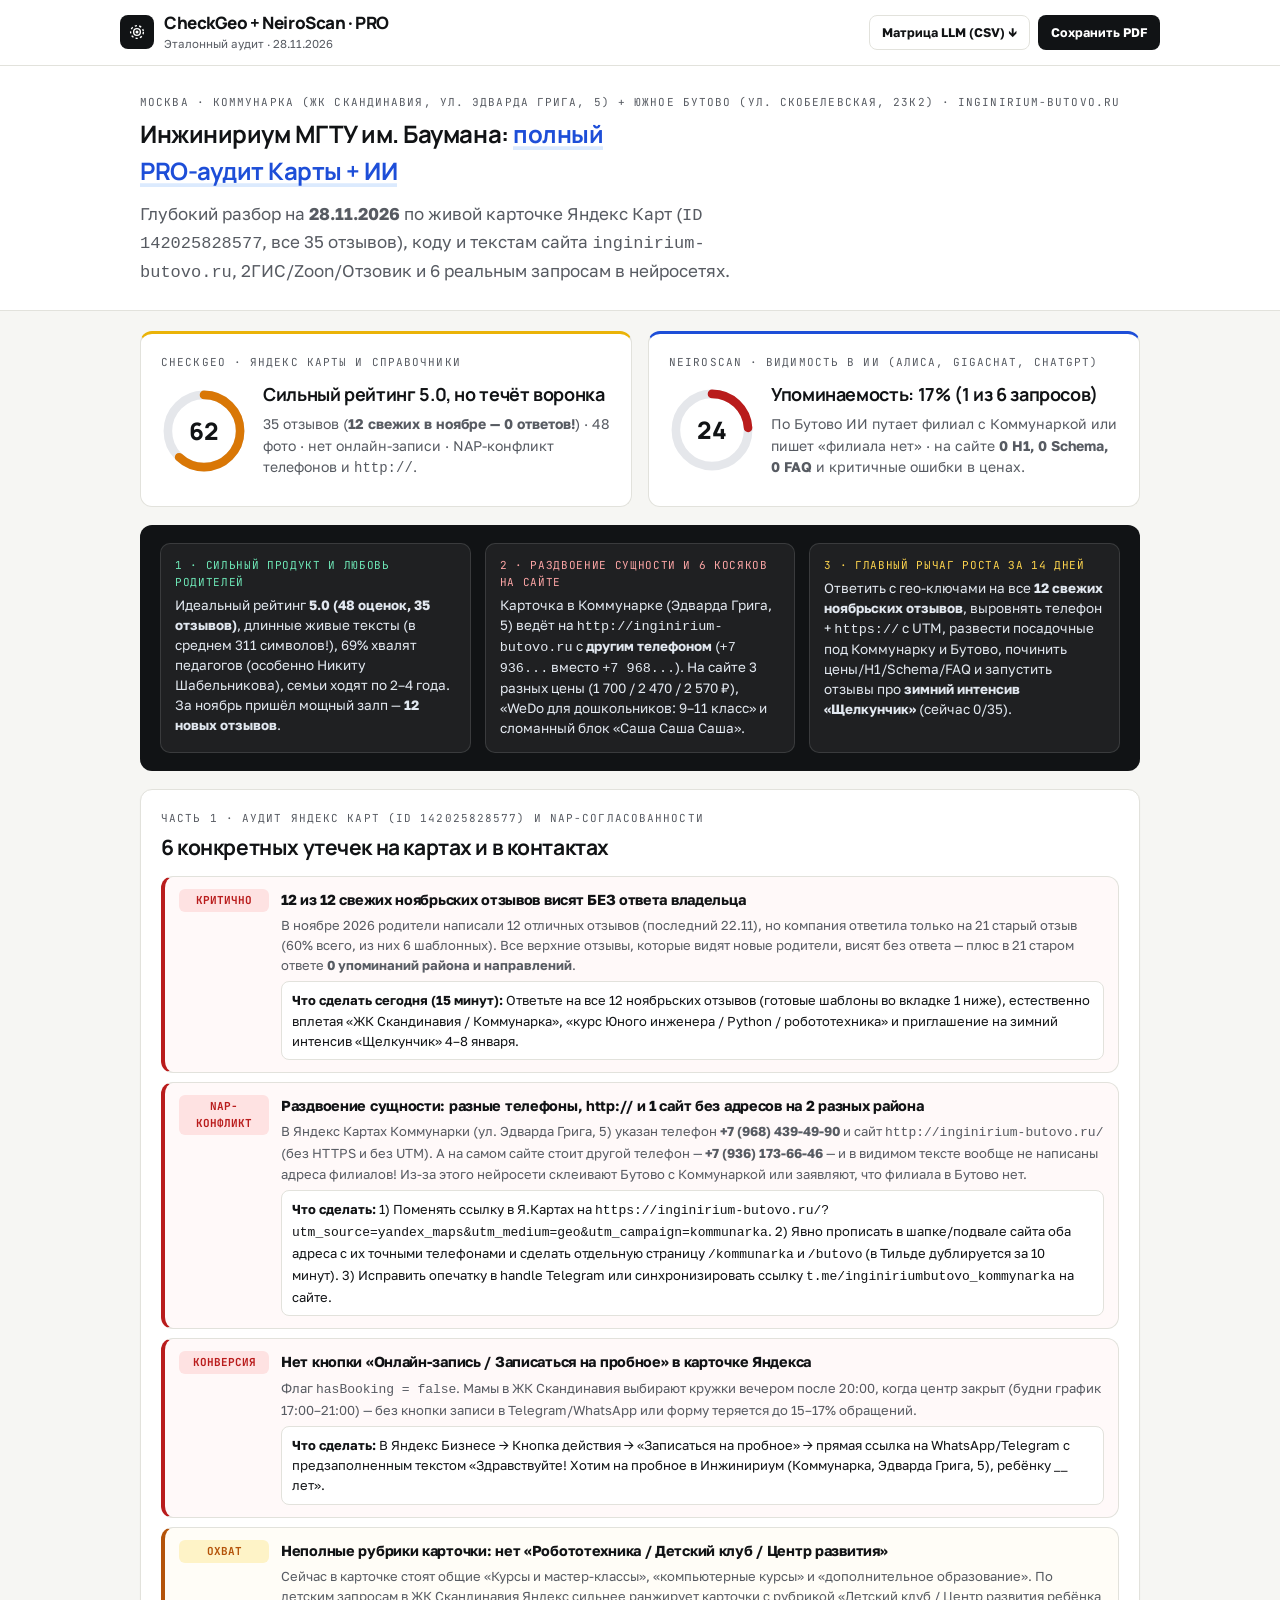
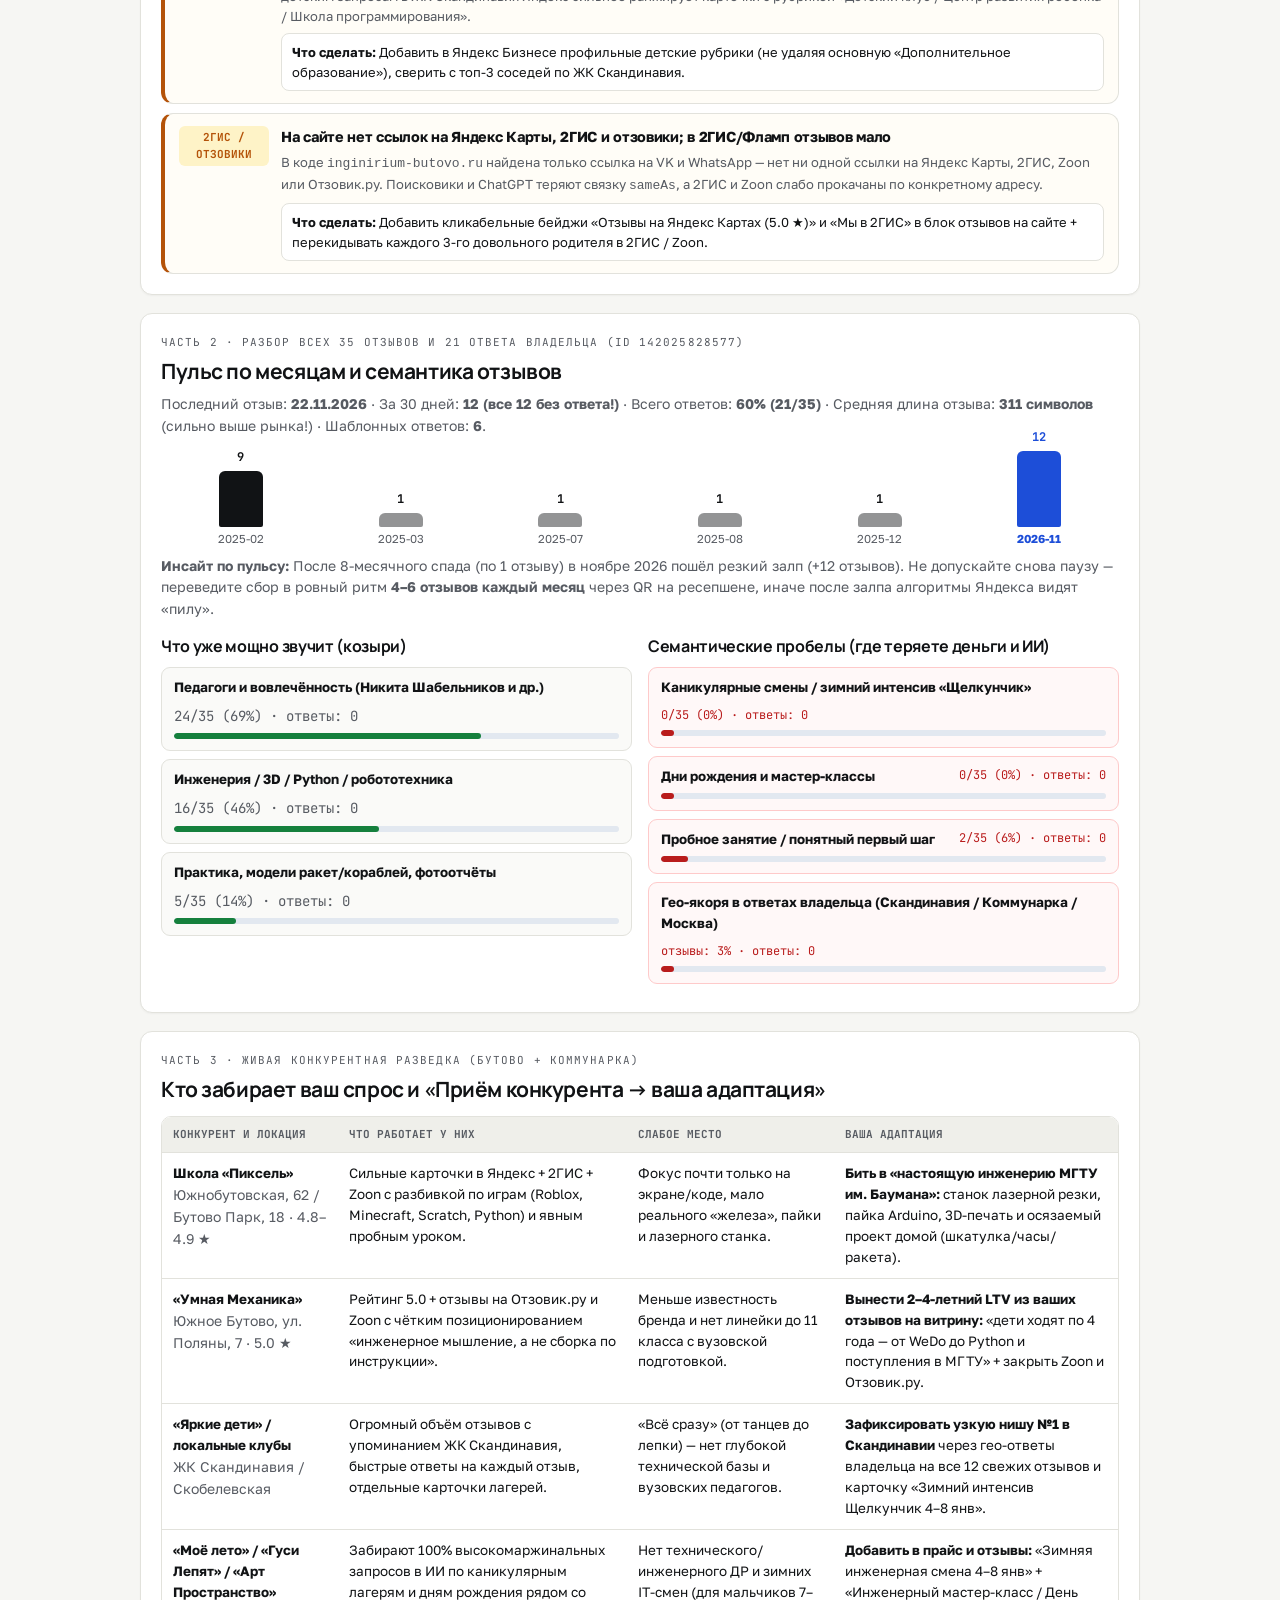
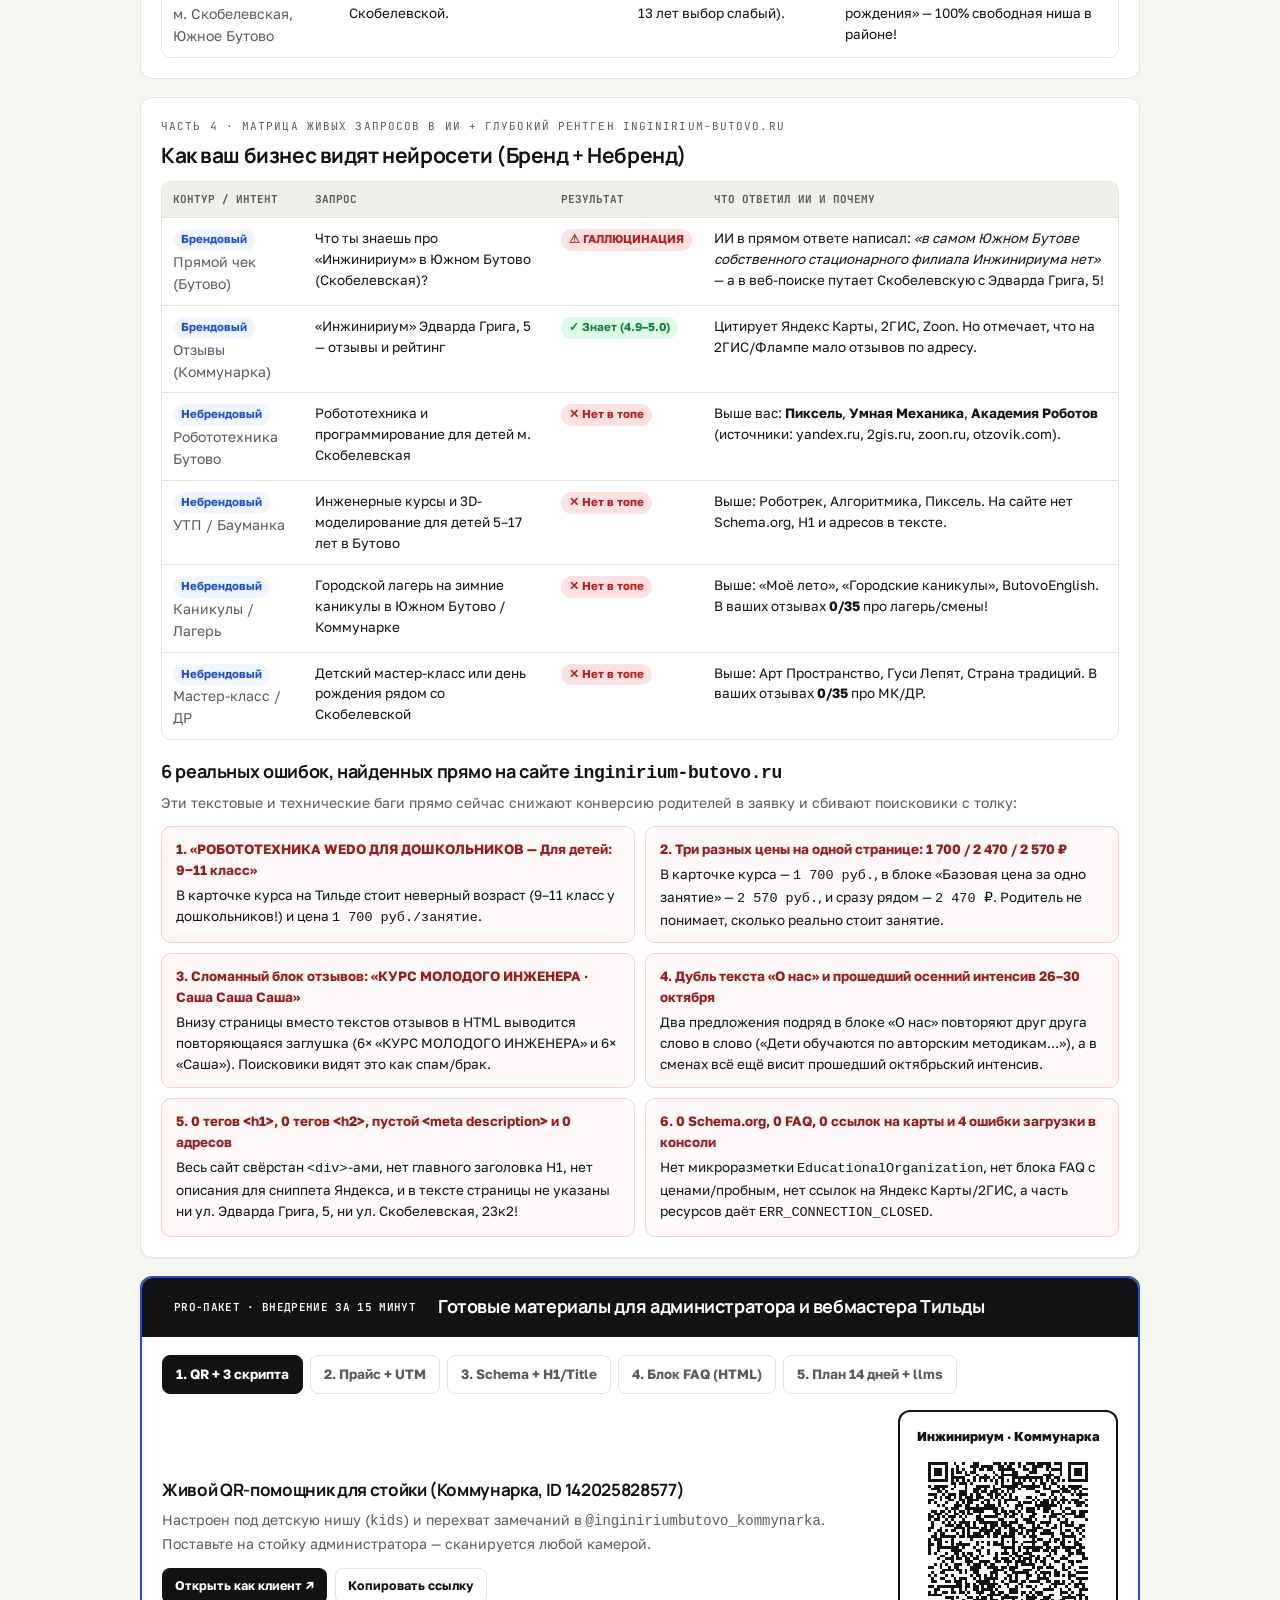
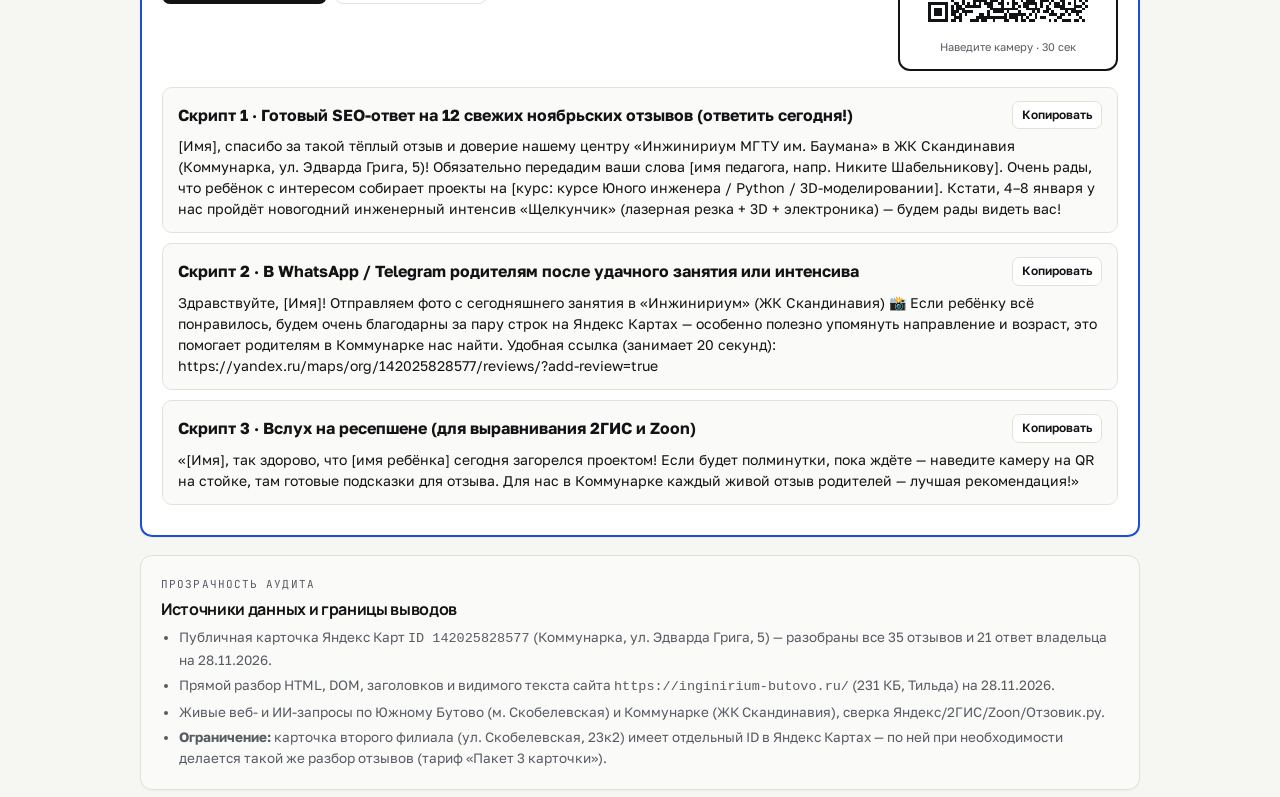
==== inginirium.html @ 8becd9c5 "Dress-rehearsal: fix competitor markdown filter, branch-denial hallucination, add gold-standard Ingi" ====
<!doctype html>
<html lang="ru">
<head>
  <meta charset="utf-8">
  <meta name="viewport" content="width=device-width, initial-scale=1">
  <meta name="robots" content="noindex, nofollow">
  <title>PRO-аудит Карты + ИИ: Инжинириум МГТУ им. Баумана (Коммунарка и Южное Бутово)</title>
  <link rel="icon" type="image/svg+xml" href="data:image/svg+xml,%3Csvg xmlns='http://www.w3.org/2000/svg' viewBox='0 0 32 32'%3E%3Crect width='32' height='32' rx='8' fill='%23111315'/%3E%3Ccircle cx='16' cy='16' r='9' fill='none' stroke='%23fff' stroke-width='2' stroke-dasharray='3 3'/%3E%3Ccircle cx='16' cy='16' r='3' fill='%2393C5FD'/%3E%3C/svg%3E">
  <link rel="preconnect" href="https://fonts.googleapis.com">
  <link rel="preconnect" href="https://fonts.gstatic.com" crossorigin>
  <link rel="stylesheet" href="https://fonts.googleapis.com/css2?family=Manrope:wght@600;700;800&family=Golos+Text:wght@400;500;600;700&family=JetBrains+Mono:wght@500;700&display=swap" media="print" onload="this.media='all'">
  <noscript><link rel="stylesheet" href="https://fonts.googleapis.com/css2?family=Manrope:wght@600;700;800&family=Golos+Text:wght@400;500;600;700&family=JetBrains+Mono:wght@500;700&display=swap"></noscript>
  <link rel="stylesheet" href="styles.css">
  <style>
    .dual-scores { display: grid; grid-template-columns: 1fr 1fr; gap: 16px; margin-bottom: 18px; }
    .score-card { background: var(--paper); border: 1px solid var(--line); border-radius: var(--radius); padding: 20px; }
    .score-card.maps { border-top: 3px solid #EAB308; }
    .score-card.ai { border-top: 3px solid #1D4ED8; }
    .mini-hero { display: flex; align-items: center; gap: 16px; margin: 10px 0 6px; }
    .big-ring { width: 86px; height: 86px; position: relative; flex-shrink: 0; }
    .big-ring svg { width: 100%; height: 100%; transform: rotate(-90deg); }
    .big-ring .num { position: absolute; inset: 0; display: grid; place-items: center; font-family: var(--display); font-size: 24px; font-weight: 800; }
    .exec-box { background: #111315; color: #F8FAFC; border-radius: var(--radius); padding: 18px 20px; margin-bottom: 18px; display: grid; grid-template-columns: repeat(3, 1fr); gap: 14px; }
    .exec-item { background: rgba(255,255,255,0.06); border: 1px solid rgba(255,255,255,0.12); border-radius: 10px; padding: 13px 14px; }
    .exec-item .e-k { font-family: var(--mono); font-size: 11px; text-transform: uppercase; letter-spacing: 0.06em; display: block; margin-bottom: 5px; }
    .exec-item .e-k.ok { color: #6EE7B7; }
    .exec-item .e-k.warn { color: #FCD34D; }
    .exec-item .e-k.bad { color: #FCA5A5; }
    .exec-item p { font-size: 13.5px; line-height: 1.48; color: #E2E8F0; }
    .tbl-wrap { overflow-x: auto; border: 1px solid var(--line); border-radius: 10px; margin-top: 10px; }
    .audit-tbl { width: 100%; border-collapse: collapse; font-size: 13.5px; background: var(--paper); min-width: 640px; }
    .audit-tbl th { text-align: left; padding: 9px 11px; background: var(--soft); font-family: var(--mono); font-size: 11px; text-transform: uppercase; color: var(--muted); border-bottom: 1px solid var(--line); }
    .audit-tbl td { padding: 10px 11px; border-bottom: 1px solid var(--line); vertical-align: top; }
    .audit-tbl tr:last-child td { border-bottom: 0; }
    .badge { display: inline-block; padding: 2px 8px; border-radius: 999px; font-size: 11.5px; font-weight: 700; white-space: nowrap; }
    .badge.ok { background: #DCFCE7; color: #15803D; }
    .badge.warn { background: #FEF3C7; color: #B45309; }
    .badge.bad { background: #FEE2E2; color: #B91C1C; }
    .badge.info { background: #EFF6FF; color: #1D4ED8; }
    .sem-grid { display: grid; grid-template-columns: 1fr 1fr; gap: 16px; margin-top: 14px; }
    .sem-row { padding: 9px 12px; border: 1px solid var(--line); border-radius: 9px; margin-bottom: 8px; background: #FAFAF8; }
    .sem-row.gap { background: #FFF8F8; border-color: #FECACA; }
    .sem-head { display: flex; justify-content: space-between; gap: 8px; flex-wrap: wrap; font-size: 13.5px; }
    .sem-track { height: 6px; background: #E2E8F0; border-radius: 999px; margin: 6px 0 2px; overflow: hidden; }
    .sem-fill { height: 100%; border-radius: 999px; }
    .sem-fill.good { background: #15803D; }
    .sem-fill.bad { background: #B91C1C; }
    .pulse-chart { display: flex; align-items: flex-end; gap: 12px; height: 112px; padding: 14px 6px 0; }
    .pulse-col { display: flex; flex-direction: column; align-items: center; gap: 4px; flex: 1; }
    .pulse-bar { width: 100%; max-width: 44px; background: #111315; border-radius: 6px 6px 2px 2px; }
    .pulse-bar.peak { background: #1D4ED8; }
    .tool-tabs { display: flex; gap: 7px; flex-wrap: wrap; margin: 12px 0 16px; }
    .tool-tab { background: var(--paper); border: 1.5px solid var(--line); border-radius: 8px; padding: 8px 13px; font-size: 13.5px; font-weight: 700; color: var(--muted); }
    .tool-tab.active { background: var(--ink); color: #FFFFFF; border-color: var(--ink); }
    .tool-pane { display: none; }
    .tool-pane.active { display: block; }
    .qr-inline { display: grid; grid-template-columns: 1fr 220px; gap: 18px; align-items: center; }
    .qr-box { background: #FFFFFF; border: 2px solid #111315; border-radius: 12px; padding: 14px; text-align: center; }
    .qr-box svg { display: block; margin: 8px auto; width: 176px; height: 176px; }
    .script-card { background: #FAFAF8; border: 1px solid var(--line); border-radius: 10px; padding: 13px 15px; margin-bottom: 10px; }
    .script-head { display: flex; justify-content: space-between; align-items: center; gap: 8px; flex-wrap: wrap; margin-bottom: 6px; }
    .script-text { font-size: 14px; white-space: pre-wrap; line-height: 1.5; }
    .price-grid { display: grid; grid-template-columns: repeat(2, 1fr); gap: 10px; margin: 10px 0 14px; }
    .price-item { border: 1px solid var(--line); border-radius: 10px; padding: 11px 13px; background: #FAFAF8; }
    .price-top { display: flex; justify-content: space-between; gap: 8px; font-weight: 700; font-size: 14px; }
    .site-bug-grid { display: grid; grid-template-columns: repeat(2, 1fr); gap: 10px; margin-top: 12px; }
    .site-bug { border: 1px solid #FECACA; background: #FFF8F8; border-radius: 10px; padding: 12px 14px; font-size: 13.5px; }
    .site-bug b { color: #991B1B; display: block; margin-bottom: 4px; }
    .print-pane-title { display: none; }
    @media (max-width: 820px) { .dual-scores, .exec-box, .sem-grid, .qr-inline, .price-grid, .site-bug-grid { grid-template-columns: 1fr; } }
    @media print {
      .no-print, .tool-tabs { display: none !important; }
      .tool-pane { display: block !important; margin-bottom: 16px; page-break-inside: avoid; }
      .print-pane-title { display: block !important; font-size: 15px; margin: 14px 0 6px; border-bottom: 1px solid #CBD5E1; padding-bottom: 4px; }
      body { background: #FFFFFF; }
      .card, .score-card { box-shadow: none; break-inside: avoid; }
    }
  </style>
</head>
<body>
  <header class="topbar">
    <div class="wrap topbar-inner">
      <a class="brand" href="./">
        <span class="brand-mark" aria-hidden="true">
          <svg width="18" height="18" viewBox="0 0 24 24" fill="none">
            <circle cx="12" cy="12" r="8.5" stroke="#FFFFFF" stroke-width="1.8" stroke-dasharray="3 3"/>
            <circle cx="12" cy="12" r="4.5" stroke="#FFFFFF" stroke-width="1.8"/>
            <circle cx="12" cy="12" r="2" fill="#FFFFFF"/>
          </svg>
        </span>
        <span>
          <span class="brand-name">CheckGeo + NeiroScan · PRO</span>
          <span class="brand-sub">Эталонный аудит · 28.11.2026</span>
        </span>
      </a>
      <div class="topbar-right no-print">
        <button type="button" class="btn btn-outline btn-sm" id="btn-export-csv">Матрица LLM (CSV) ↓</button>
        <button type="button" class="btn btn-dark btn-sm" onclick="window.print()">Сохранить PDF</button>
      </div>
    </div>
  </header>

  <section class="hero-wrap" style="padding:28px 0 24px;margin-bottom:20px;">
    <div class="wrap">
      <span class="eyebrow">Москва · Коммунарка (ЖК Скандинавия, ул. Эдварда Грига, 5) + Южное Бутово (ул. Скобелевская, 23к2) · inginirium-butovo.ru</span>
      <h1 style="max-width:30ch;">Инжинириум МГТУ им. Баумана: <span class="hl">полный PRO-аудит Карты + ИИ</span></h1>
      <p class="hero-lead">Глубокий разбор на <b>28.11.2026</b> по живой карточке Яндекс Карт (<code>ID 142025828577</code>, все 35 отзывов), коду и текстам сайта <code>inginirium-butovo.ru</code>, 2ГИС/Zoon/Отзовик и 6 реальным запросам в нейросетях.</p>
    </div>
  </section>

  <main class="wrap">
    <!-- ДВА ИНДЕКСА -->
    <section class="dual-scores">
      <div class="score-card maps">
        <span class="eyebrow">CheckGeo · Яндекс Карты и справочники</span>
        <div class="mini-hero">
          <div class="big-ring">
            <svg viewBox="0 0 100 100">
              <circle cx="50" cy="50" r="42" fill="none" stroke="#E5E7EB" stroke-width="10"/>
              <circle cx="50" cy="50" r="42" fill="none" stroke="#D97706" stroke-width="10" stroke-linecap="round" stroke-dasharray="263.9" stroke-dashoffset="100.3"/>
            </svg>
            <span class="num">62</span>
          </div>
          <div>
            <h2 style="font-size:18px;">Сильный рейтинг 5.0, но течёт воронка</h2>
            <p class="hint" style="margin-top:4px;">35 отзывов (<b>12 свежих в ноябре — 0 ответов!</b>) · 48 фото · нет онлайн-записи · NAP-конфликт телефонов и <code>http://</code>.</p>
          </div>
        </div>
      </div>

      <div class="score-card ai">
        <span class="eyebrow">NeiroScan · Видимость в ИИ (Алиса, GigaChat, ChatGPT)</span>
        <div class="mini-hero">
          <div class="big-ring">
            <svg viewBox="0 0 100 100">
              <circle cx="50" cy="50" r="42" fill="none" stroke="#E5E7EB" stroke-width="10"/>
              <circle cx="50" cy="50" r="42" fill="none" stroke="#B91C1C" stroke-width="10" stroke-linecap="round" stroke-dasharray="263.9" stroke-dashoffset="200.6"/>
            </svg>
            <span class="num">24</span>
          </div>
          <div>
            <h2 style="font-size:18px;">Упоминаемость: 17% (1 из 6 запросов)</h2>
            <p class="hint" style="margin-top:4px;">По Бутово ИИ путает филиал с Коммунаркой или пишет «филиала нет» · на сайте <b>0 H1, 0 Schema, 0 FAQ</b> и критичные ошибки в ценах.</p>
          </div>
        </div>
      </div>
    </section>

    <!-- ВЫВОД ЗА 30 СЕКУНД -->
    <section class="exec-box">
      <div class="exec-item">
        <span class="e-k ok">1 · Сильный продукт и любовь родителей</span>
        <p>Идеальный рейтинг <b>5.0 (48 оценок, 35 отзывов)</b>, длинные живые тексты (в среднем 311 символов!), 69% хвалят педагогов (особенно Никиту Шабельникова), семьи ходят по 2–4 года. За ноябрь пришёл мощный залп — <b>12 новых отзывов</b>.</p>
      </div>
      <div class="exec-item">
        <span class="e-k bad">2 · Раздвоение сущности и 6 косяков на сайте</span>
        <p>Карточка в Коммунарке (Эдварда Грига, 5) ведёт на <code>http://inginirium-butovo.ru</code> с <b>другим телефоном</b> (<code>+7 936...</code> вместо <code>+7 968...</code>). На сайте 3 разных цены (1 700 / 2 470 / 2 570 ₽), «WeDo для дошкольников: 9–11 класс» и сломанный блок «Саша Саша Саша».</p>
      </div>
      <div class="exec-item">
        <span class="e-k warn">3 · Главный рычаг роста за 14 дней</span>
        <p>Ответить с гео-ключами на все <b>12 свежих ноябрьских отзывов</b>, выровнять телефон + <code>https://</code> с UTM, развести посадочные под Коммунарку и Бутово, починить цены/H1/Schema/FAQ и запустить отзывы про <b>зимний интенсив «Щелкунчик»</b> (сейчас 0/35).</p>
      </div>
    </section>

    <!-- ЧАСТЬ 1: КАРТОЧКА ЯНДЕКС КАРТ И NAP -->
    <section class="card">
      <span class="eyebrow">Часть 1 · Аудит Яндекс Карт (ID 142025828577) и NAP-согласованности</span>
      <h2 style="font-size:21px;margin-bottom:12px;">6 конкретных утечек на картах и в контактах</h2>
      <div class="findings-list">
        <div class="finding red">
          <span class="f-tag red">Критично</span>
          <div>
            <h4>12 из 12 свежих ноябрьских отзывов висят БЕЗ ответа владельца</h4>
            <p class="f-why">В ноябре 2026 родители написали 12 отличных отзывов (последний 22.11), но компания ответила только на 21 старый отзыв (60% всего, из них 6 шаблонных). Все верхние отзывы, которые видят новые родители, висят без ответа — плюс в 21 старом ответе <b>0 упоминаний района и направлений</b>.</p>
            <div class="f-fix"><b>Что сделать сегодня (15 минут):</b> Ответьте на все 12 ноябрьских отзывов (готовые шаблоны во вкладке 1 ниже), естественно вплетая «ЖК Скандинавия / Коммунарка», «курс Юного инженера / Python / робототехника» и приглашение на зимний интенсив «Щелкунчик» 4–8 января.</div>
          </div>
        </div>

        <div class="finding red">
          <span class="f-tag red">NAP-конфликт</span>
          <div>
            <h4>Раздвоение сущности: разные телефоны, http:// и 1 сайт без адресов на 2 разных района</h4>
            <p class="f-why">В Яндекс Картах Коммунарки (ул. Эдварда Грига, 5) указан телефон <b>+7 (968) 439-49-90</b> и сайт <code>http://inginirium-butovo.ru/</code> (без HTTPS и без UTM). А на самом сайте стоит другой телефон — <b>+7 (936) 173-66-46</b> — и в видимом тексте вообще не написаны адреса филиалов! Из-за этого нейросети склеивают Бутово с Коммунаркой или заявляют, что филиала в Бутово нет.</p>
            <div class="f-fix"><b>Что сделать:</b> 1) Поменять ссылку в Я.Картах на <code>https://inginirium-butovo.ru/?utm_source=yandex_maps&amp;utm_medium=geo&amp;utm_campaign=kommunarka</code>. 2) Явно прописать в шапке/подвале сайта оба адреса с их точными телефонами и сделать отдельную страницу <code>/kommunarka</code> и <code>/butovo</code> (в Тильде дублируется за 10 минут). 3) Исправить опечатку в handle Telegram или синхронизировать ссылку <code>t.me/inginiriumbutovo_kommynarka</code> на сайте.</div>
          </div>
        </div>

        <div class="finding red">
          <span class="f-tag red">Конверсия</span>
          <div>
            <h4>Нет кнопки «Онлайн-запись / Записаться на пробное» в карточке Яндекса</h4>
            <p class="f-why">Флаг <code>hasBooking = false</code>. Мамы в ЖК Скандинавия выбирают кружки вечером после 20:00, когда центр закрыт (будни график 17:00–21:00) — без кнопки записи в Telegram/WhatsApp или форму теряется до 15–17% обращений.</p>
            <div class="f-fix"><b>Что сделать:</b> В Яндекс Бизнесе → Кнопка действия → «Записаться на пробное» → прямая ссылка на WhatsApp/Telegram с предзаполненным текстом «Здравствуйте! Хотим на пробное в Инжинириум (Коммунарка, Эдварда Грига, 5), ребёнку __ лет».</div>
          </div>
        </div>

        <div class="finding yellow">
          <span class="f-tag yellow">Охват</span>
          <div>
            <h4>Неполные рубрики карточки: нет «Робототехника / Детский клуб / Центр развития»</h4>
            <p class="f-why">Сейчас в карточке стоят общие «Курсы и мастер-классы», «компьютерные курсы» и «дополнительное образование». По детским запросам в ЖК Скандинавия Яндекс сильнее ранжирует карточки с рубрикой «Детский клуб / Центр развития ребёнка / Школа программирования».</p>
            <div class="f-fix"><b>Что сделать:</b> Добавить в Яндекс Бизнесе профильные детские рубрики (не удаляя основную «Дополнительное образование»), сверить с топ-3 соседей по ЖК Скандинавия.</div>
          </div>
        </div>

        <div class="finding yellow">
          <span class="f-tag yellow">2ГИС / Отзовики</span>
          <div>
            <h4>На сайте нет ссылок на Яндекс Карты, 2ГИС и отзовики; в 2ГИС/Фламп отзывов мало</h4>
            <p class="f-why">В коде <code>inginirium-butovo.ru</code> найдена только ссылка на VK и WhatsApp — нет ни одной ссылки на Яндекс Карты, 2ГИС, Zoon или Отзовик.ру. Поисковики и ChatGPT теряют связку <code>sameAs</code>, а 2ГИС и Zoon слабо прокачаны по конкретному адресу.</p>
            <div class="f-fix"><b>Что сделать:</b> Добавить кликабельные бейджи «Отзывы на Яндекс Картах (5.0 ★)» и «Мы в 2ГИС» в блок отзывов на сайте + перекидывать каждого 3-го довольного родителя в 2ГИС / Zoon.</div>
          </div>
        </div>
      </div>
    </section>

    <!-- ЧАСТЬ 2: СЕМАНТИКА 35 ОТЗЫВОВ И ПУЛЬС -->
    <section class="card">
      <span class="eyebrow">Часть 2 · Разбор всех 35 отзывов и 21 ответа владельца (ID 142025828577)</span>
      <h2 style="font-size:21px;margin-bottom:6px;">Пульс по месяцам и семантика отзывов</h2>
      <p class="hint">Последний отзыв: <b>22.11.2026</b> · За 30 дней: <b>12 (все 12 без ответа!)</b> · Всего ответов: <b>60% (21/35)</b> · Средняя длина отзыва: <b>311 символов</b> (сильно выше рынка!) · Шаблонных ответов: <b>6</b>.</p>

      <div class="pulse-chart" aria-label="Пульс отзывов по месяцам">
        <div class="pulse-col"><span class="mono" style="font-size:12px;font-weight:700;">9</span><div class="pulse-bar" style="height:56px"></div><span class="hint" style="font-size:11.5px;">2025-02</span></div>
        <div class="pulse-col"><span class="mono" style="font-size:12px;font-weight:700;">1</span><div class="pulse-bar" style="height:14px;opacity:.45"></div><span class="hint" style="font-size:11.5px;">2025-03</span></div>
        <div class="pulse-col"><span class="mono" style="font-size:12px;font-weight:700;">1</span><div class="pulse-bar" style="height:14px;opacity:.45"></div><span class="hint" style="font-size:11.5px;">2025-07</span></div>
        <div class="pulse-col"><span class="mono" style="font-size:12px;font-weight:700;">1</span><div class="pulse-bar" style="height:14px;opacity:.45"></div><span class="hint" style="font-size:11.5px;">2025-08</span></div>
        <div class="pulse-col"><span class="mono" style="font-size:12px;font-weight:700;">1</span><div class="pulse-bar" style="height:14px;opacity:.45"></div><span class="hint" style="font-size:11.5px;">2025-12</span></div>
        <div class="pulse-col"><span class="mono" style="font-size:12px;font-weight:700;color:#1D4ED8;">12</span><div class="pulse-bar peak" style="height:76px"></div><span class="hint" style="font-size:11.5px;font-weight:700;color:#1D4ED8;">2026-11</span></div>
      </div>
      <p class="hint" style="margin-top:6px;"><b>Инсайт по пульсу:</b> После 8-месячного спада (по 1 отзыву) в ноябре 2026 пошёл резкий залп (+12 отзывов). Не допускайте снова паузу — переведите сбор в ровный ритм <b>4–6 отзывов каждый месяц</b> через QR на ресепшене, иначе после залпа алгоритмы Яндекса видят «пилу».</p>

      <div class="sem-grid">
        <div>
          <h3 style="font-size:16px;margin-bottom:8px;">Что уже мощно звучит (козыри)</h3>
          <div class="sem-row"><div class="sem-head"><b>Педагоги и вовлечённость (Никита Шабельников и др.)</b><span class="mono hint">24/35 (69%) · ответы: 0</span></div><div class="sem-track"><div class="sem-fill good" style="width:69%"></div></div></div>
          <div class="sem-row"><div class="sem-head"><b>Инженерия / 3D / Python / робототехника</b><span class="mono hint">16/35 (46%) · ответы: 0</span></div><div class="sem-track"><div class="sem-fill good" style="width:46%"></div></div></div>
          <div class="sem-row"><div class="sem-head"><b>Практика, модели ракет/кораблей, фотоотчёты</b><span class="mono hint">5/35 (14%) · ответы: 0</span></div><div class="sem-track"><div class="sem-fill good" style="width:14%"></div></div></div>
        </div>
        <div>
          <h3 style="font-size:16px;margin-bottom:8px;">Семантические пробелы (где теряете деньги и ИИ)</h3>
          <div class="sem-row gap"><div class="sem-head"><b>Каникулярные смены / зимний интенсив «Щелкунчик»</b><span class="mono" style="font-size:12px;color:#B91C1C;">0/35 (0%) · ответы: 0</span></div><div class="sem-track"><div class="sem-fill bad" style="width:3%"></div></div></div>
          <div class="sem-row gap"><div class="sem-head"><b>Дни рождения и мастер-классы</b><span class="mono" style="font-size:12px;color:#B91C1C;">0/35 (0%) · ответы: 0</span></div><div class="sem-track"><div class="sem-fill bad" style="width:3%"></div></div></div>
          <div class="sem-row gap"><div class="sem-head"><b>Пробное занятие / понятный первый шаг</b><span class="mono" style="font-size:12px;color:#B91C1C;">2/35 (6%) · ответы: 0</span></div><div class="sem-track"><div class="sem-fill bad" style="width:6%"></div></div></div>
          <div class="sem-row gap"><div class="sem-head"><b>Гео-якоря в ответах владельца (Скандинавия / Коммунарка / Москва)</b><span class="mono" style="font-size:12px;color:#B91C1C;">отзывы: 3% · ответы: 0</span></div><div class="sem-track"><div class="sem-fill bad" style="width:3%"></div></div></div>
        </div>
      </div>
    </section>

    <!-- ЧАСТЬ 3: КОНКУРЕНТЫ (ПРИЁМ -> АДАПТАЦИЯ) -->
    <section class="card">
      <span class="eyebrow">Часть 3 · Живая конкурентная разведка (Бутово + Коммунарка)</span>
      <h2 style="font-size:21px;margin-bottom:6px;">Кто забирает ваш спрос и «Приём конкурента → ваша адаптация»</h2>
      <div class="tbl-wrap">
        <table class="audit-tbl">
          <thead><tr><th>Конкурент и локация</th><th>Что работает у них</th><th>Слабое место</th><th>Ваша адаптация</th></tr></thead>
          <tbody>
            <tr>
              <td><b>Школа «Пиксель»</b><br><span class="hint">Южнобутовская, 62 / Бутово Парк, 18 · 4.8–4.9 ★</span></td>
              <td>Сильные карточки в Яндекс + 2ГИС + Zoon с разбивкой по играм (Roblox, Minecraft, Scratch, Python) и явным пробным уроком.</td>
              <td>Фокус почти только на экране/коде, мало реального «железа», пайки и лазерного станка.</td>
              <td><b>Бить в «настоящую инженерию МГТУ им. Баумана»:</b> станок лазерной резки, пайка Arduino, 3D-печать и осязаемый проект домой (шкатулка/часы/ракета).</td>
            </tr>
            <tr>
              <td><b>«Умная Механика»</b><br><span class="hint">Южное Бутово, ул. Поляны, 7 · 5.0 ★</span></td>
              <td>Рейтинг 5.0 + отзывы на Отзовик.ру и Zoon с чётким позиционированием «инженерное мышление, а не сборка по инструкции».</td>
              <td>Меньше известность бренда и нет линейки до 11 класса с вузовской подготовкой.</td>
              <td><b>Вынести 2–4-летний LTV из ваших отзывов на витрину:</b> «дети ходят по 4 года — от WeDo до Python и поступления в МГТУ» + закрыть Zoon и Отзовик.ру.</td>
            </tr>
            <tr>
              <td><b>«Яркие дети» / локальные клубы</b><br><span class="hint">ЖК Скандинавия / Скобелевская</span></td>
              <td>Огромный объём отзывов с упоминанием ЖК Скандинавия, быстрые ответы на каждый отзыв, отдельные карточки лагерей.</td>
              <td>«Всё сразу» (от танцев до лепки) — нет глубокой технической базы и вузовских педагогов.</td>
              <td><b>Зафиксировать узкую нишу №1 в Скандинавии</b> через гео-ответы владельца на все 12 свежих отзывов и карточку «Зимний интенсив Щелкунчик 4–8 янв».</td>
            </tr>
            <tr>
              <td><b>«Моё лето» / «Гуси Лепят» / «Арт Пространство»</b><br><span class="hint">м. Скобелевская, Южное Бутово</span></td>
              <td>Забирают 100% высокомаржинальных запросов в ИИ по каникулярным лагерям и дням рождения рядом со Скобелевской.</td>
              <td>Нет технического/инженерного ДР и зимних IT-смен (для мальчиков 7–13 лет выбор слабый).</td>
              <td><b>Добавить в прайс и отзывы:</b> «Зимняя инженерная смена 4–8 янв» + «Инженерный мастер-класс / День рождения» — 100% свободная ниша в районе!</td>
            </tr>
          </tbody>
        </table>
      </div>
    </section>

    <!-- ЧАСТЬ 4: МАТРИЦА ИИ И ШОК-АУДИТ САЙТА -->
    <section class="card">
      <span class="eyebrow">Часть 4 · Матрица живых запросов в ИИ + Глубокий рентген inginirium-butovo.ru</span>
      <h2 style="font-size:21px;margin-bottom:8px;">Как ваш бизнес видят нейросети (Бренд + Небренд)</h2>
      <div class="tbl-wrap" style="margin-bottom:18px;">
        <table class="audit-tbl">
          <thead><tr><th>Контур / Интент</th><th>Запрос</th><th>Результат</th><th>Что ответил ИИ и почему</th></tr></thead>
          <tbody>
            <tr>
              <td><span class="badge info">Брендовый</span><br><span class="hint">Прямой чек (Бутово)</span></td>
              <td>Что ты знаешь про «Инжинириум» в Южном Бутово (Скобелевская)?</td>
              <td><span class="badge bad">⚠ ГАЛЛЮЦИНАЦИЯ</span></td>
              <td>ИИ в прямом ответе написал: <i>«в самом Южном Бутове собственного стационарного филиала Инжинириума нет»</i> — а в веб-поиске путает Скобелевскую с Эдварда Грига, 5!</td>
            </tr>
            <tr>
              <td><span class="badge info">Брендовый</span><br><span class="hint">Отзывы (Коммунарка)</span></td>
              <td>«Инжинириум» Эдварда Грига, 5 — отзывы и рейтинг</td>
              <td><span class="badge ok">✓ Знает (4.9–5.0)</span></td>
              <td>Цитирует Яндекс Карты, 2ГИС, Zoon. Но отмечает, что на 2ГИС/Флампе мало отзывов по адресу.</td>
            </tr>
            <tr>
              <td><span class="badge info">Небрендовый</span><br><span class="hint">Робототехника Бутово</span></td>
              <td>Робототехника и программирование для детей м. Скобелевская</td>
              <td><span class="badge bad">✕ Нет в топе</span></td>
              <td>Выше вас: <b>Пиксель</b>, <b>Умная Механика</b>, <b>Академия Роботов</b> (источники: yandex.ru, 2gis.ru, zoon.ru, otzovik.com).</td>
            </tr>
            <tr>
              <td><span class="badge info">Небрендовый</span><br><span class="hint">УТП / Бауманка</span></td>
              <td>Инженерные курсы и 3D-моделирование для детей 5–17 лет в Бутово</td>
              <td><span class="badge bad">✕ Нет в топе</span></td>
              <td>Выше: Роботрек, Алгоритмика, Пиксель. На сайте нет Schema.org, H1 и адресов в тексте.</td>
            </tr>
            <tr>
              <td><span class="badge info">Небрендовый</span><br><span class="hint">Каникулы / Лагерь</span></td>
              <td>Городской лагерь на зимние каникулы в Южном Бутово / Коммунарке</td>
              <td><span class="badge bad">✕ Нет в топе</span></td>
              <td>Выше: «Моё лето», «Городские каникулы», ButovoEnglish. В ваших отзывах <b>0/35</b> про лагерь/смены!</td>
            </tr>
            <tr>
              <td><span class="badge info">Небрендовый</span><br><span class="hint">Мастер-класс / ДР</span></td>
              <td>Детский мастер-класс или день рождения рядом со Скобелевской</td>
              <td><span class="badge bad">✕ Нет в топе</span></td>
              <td>Выше: Арт Пространство, Гуси Лепят, Страна традиций. В ваших отзывах <b>0/35</b> про МК/ДР.</td>
            </tr>
          </tbody>
        </table>
      </div>

      <h3 style="font-size:18px;margin-bottom:4px;">6 реальных ошибок, найденных прямо на сайте <code>inginirium-butovo.ru</code></h3>
      <p class="hint">Эти текстовые и технические баги прямо сейчас снижают конверсию родителей в заявку и сбивают поисковики с толку:</p>
      <div class="site-bug-grid">
        <div class="site-bug">
          <b>1. «РОБОТОТЕХНИКА WEDO ДЛЯ ДОШКОЛЬНИКОВ — Для детей: 9−11 класс»</b>
          В карточке курса на Тильде стоит неверный возраст (9–11 класс у дошкольников!) и цена <code>1 700 руб./занятие</code>.
        </div>
        <div class="site-bug">
          <b>2. Три разных цены на одной странице: 1 700 / 2 470 / 2 570 ₽</b>
          В карточке курса — <code>1 700 руб.</code>, в блоке «Базовая цена за одно занятие» — <code>2 570 руб.</code>, и сразу рядом — <code>2 470 ₽</code>. Родитель не понимает, сколько реально стоит занятие.
        </div>
        <div class="site-bug">
          <b>3. Сломанный блок отзывов: «КУРС МОЛОДОГО ИНЖЕНЕРА · Саша Саша Саша»</b>
          Внизу страницы вместо текстов отзывов в HTML выводится повторяющаяся заглушка (6× «КУРС МОЛОДОГО ИНЖЕНЕРА» и 6× «Саша»). Поисковики видят это как спам/брак.
        </div>
        <div class="site-bug">
          <b>4. Дубль текста «О нас» и прошедший осенний интенсив 26–30 октября</b>
          Два предложения подряд в блоке «О нас» повторяют друг друга слово в слово («Дети обучаются по авторским методикам...»), а в сменах всё ещё висит прошедший октябрьский интенсив.
        </div>
        <div class="site-bug">
          <b>5. 0 тегов &lt;h1&gt;, 0 тегов &lt;h2&gt;, пустой &lt;meta description&gt; и 0 адресов</b>
          Весь сайт свёрстан <code>&lt;div&gt;</code>-ами, нет главного заголовка H1, нет описания для сниппета Яндекса, и в тексте страницы не указаны ни ул. Эдварда Грига, 5, ни ул. Скобелевская, 23к2!
        </div>
        <div class="site-bug">
          <b>6. 0 Schema.org, 0 FAQ, 0 ссылок на карты и 4 ошибки загрузки в консоли</b>
          Нет микроразметки <code>EducationalOrganization</code>, нет блока FAQ с ценами/пробным, нет ссылок на Яндекс Карты/2ГИС, а часть ресурсов даёт <code>ERR_CONNECTION_CLOSED</code>.
        </div>
      </div>
    </section>

    <!-- ЧАСТЬ 5: ГОТОВЫЙ 5-ВКЛАДОЧНЫЙ ПАКЕТ ВНЕДРЕНИЯ ЗА 15 МИНУТ -->
    <section class="card pro-card" id="part-ready">
      <div class="pro-banner">
        <div class="pro-banner-left">
          <span class="pill pill-pro">PRO-ПАКЕТ · ВНЕДРЕНИЕ ЗА 15 МИНУТ</span>
          <h2>Готовые материалы для администратора и вебмастера Тильды</h2>
        </div>
      </div>

      <div class="tool-tabs no-print">
        <button type="button" class="tool-tab active" data-tab="t-qr">1. QR + 3 скрипта</button>
        <button type="button" class="tool-tab" data-tab="t-price">2. Прайс + UTM</button>
        <button type="button" class="tool-tab" data-tab="t-schema">3. Schema + H1/Title</button>
        <button type="button" class="tool-tab" data-tab="t-faq">4. Блок FAQ (HTML)</button>
        <button type="button" class="tool-tab" data-tab="t-plan">5. План 14 дней + llms</button>
      </div>

      <div class="tool-pane active" id="t-qr">
        <h3 class="print-pane-title">1. Живой QR-помощник отзывов и 3 скрипта</h3>
        <div class="qr-inline" style="margin-bottom:16px;">
          <div>
            <h3 style="font-size:17px;margin-bottom:6px;">Живой QR-помощник для стойки (Коммунарка, ID 142025828577)</h3>
            <p class="hint" style="margin-bottom:10px;">Настроен под детскую нишу (<code>kids</code>) и перехват замечаний в <code>@inginiriumbutovo_kommynarka</code>. Поставьте на стойку администратора — сканируется любой камерой.</p>
            <div class="btn-row">
              <a class="btn btn-dark btn-sm" id="qr-open-link" href="#" target="_blank" rel="noopener">Открыть как клиент ↗</a>
              <button type="button" class="btn btn-outline btn-sm" id="btn-copy-qr">Копировать ссылку</button>
            </div>
          </div>
          <div class="qr-box">
            <div style="font-weight:800;font-size:13px;">Инжинириум · Коммунарка</div>
            <div id="live-qr-slot"></div>
            <div class="hint" style="font-size:11px;">Наведите камеру · 30 сек</div>
          </div>
        </div>

        <div class="script-card">
          <div class="script-head"><strong>Скрипт 1 · Готовый SEO-ответ на 12 свежих ноябрьских отзывов (ответить сегодня!)</strong><button type="button" class="btn btn-outline btn-xs" data-copy-from="sc1">Копировать</button></div>
          <div class="script-text" id="sc1">[Имя], спасибо за такой тёплый отзыв и доверие нашему центру «Инжинириум МГТУ им. Баумана» в ЖК Скандинавия (Коммунарка, ул. Эдварда Грига, 5)! Обязательно передадим ваши слова [имя педагога, напр. Никите Шабельникову]. Очень рады, что ребёнок с интересом собирает проекты на [курс: курсе Юного инженера / Python / 3D-моделировании]. Кстати, 4–8 января у нас пройдёт новогодний инженерный интенсив «Щелкунчик» (лазерная резка + 3D + электроника) — будем рады видеть вас!</div>
        </div>

        <div class="script-card">
          <div class="script-head"><strong>Скрипт 2 · В WhatsApp / Telegram родителям после удачного занятия или интенсива</strong><button type="button" class="btn btn-outline btn-xs" data-copy-from="sc2">Копировать</button></div>
          <div class="script-text" id="sc2">Здравствуйте, [Имя]! Отправляем фото с сегодняшнего занятия в «Инжинириум» (ЖК Скандинавия) 📸 Если ребёнку всё понравилось, будем очень благодарны за пару строк на Яндекс Картах — особенно полезно упомянуть направление и возраст, это помогает родителям в Коммунарке нас найти. Удобная ссылка (занимает 20 секунд): https://yandex.ru/maps/org/142025828577/reviews/?add-review=true</div>
        </div>

        <div class="script-card">
          <div class="script-head"><strong>Скрипт 3 · Вслух на ресепшене (для выравнивания 2ГИС и Zoon)</strong><button type="button" class="btn btn-outline btn-xs" data-copy-from="sc3">Копировать</button></div>
          <div class="script-text" id="sc3">«[Имя], так здорово, что [имя ребёнка] сегодня загорелся проектом! Если будет полминутки, пока ждёте — наведите камеру на QR на стойке, там готовые подсказки для отзыва. Для нас в Коммунарке каждый живой отзыв родителей — лучшая рекомендация!»</div>
        </div>
      </div>

      <div class="tool-pane" id="t-price">
        <h3 class="print-pane-title">2. Переписанный прайс для Яндекс Карт и UTM-ссылки</h3>
        <p class="hint" style="margin-bottom:10px;">Скопируйте в Яндекс Бизнес → Товары и услуги (обязательно вынести пробное и зимний интенсив наверх!):</p>
        <div class="price-grid">
          <div class="price-item"><div class="price-top"><span>Пробное занятие по робототехнике / программированию (5–17 лет)</span><span class="mono">0 ₽ / уточнить</span></div><div class="hint" style="margin-top:4px;">Позиция №1 · Знакомство с педагогом МГТУ им. Баумана и первый мини-проект.</div></div>
          <div class="price-item"><div class="price-top"><span>Зимний интенсив «Щелкунчик» (4–8 янв · 5 дней)</span><span class="mono">Указать точно</span></div><div class="hint" style="margin-top:4px;">3D-моделирование, лазерный станок, электроника — ребёнок забирает шкатулку-ночник домой.</div></div>
          <div class="price-item"><div class="price-top"><span>Курс Юного инженера и робототехника WeDo (5–8 лет)</span><span class="mono">от 2 470 ₽</span></div><div class="hint" style="margin-top:4px;">Сборка ракет, механизмов, первые алгоритмы. 1 раз/нед, все расходники включены.</div></div>
          <div class="price-item"><div class="price-top"><span>Программирование Python / Roblox / 3D-моделирование (9–17 лет)</span><span class="mono">от 2 470 ₽</span></div><div class="hint" style="margin-top:4px;">Проектные группы, участие в олимпиадах и подготовка к техническим вузам.</div></div>
          <div class="price-item"><div class="price-top"><span>Arduino, электроника и пайка (10–17 лет)</span><span class="mono">от 2 470 ₽</span></div><div class="hint" style="margin-top:4px;">Сборка реальных электронных устройств, пайка, программирование микроконтроллеров.</div></div>
          <div class="price-item"><div class="price-top"><span>Инженерный мастер-класс / День рождения в ЦМИТ</span><span class="mono">Указать точно</span></div><div class="hint" style="margin-top:4px;">Ловит высокомаржинальный спрос в Коммунарке и Южном Бутово.</div></div>
        </div>
        <div class="script-card">
          <div class="script-head"><strong>Исправленные HTTPS + UTM ссылки (заменить http:// в Я.Картах и 2ГИС!)</strong><button type="button" class="btn btn-outline btn-xs" data-copy-from="utm-box">Копировать</button></div>
          <pre class="code-box" id="utm-box" style="margin-top:6px;">Яндекс Карты (Коммунарка): https://inginirium-butovo.ru/?utm_source=yandex_maps&amp;utm_medium=geo&amp;utm_campaign=kommunarka
Яндекс Карты (Ю. Бутово):  https://inginirium-butovo.ru/?utm_source=yandex_maps&amp;utm_medium=geo&amp;utm_campaign=butovo
2ГИС (Коммунарка):         https://inginirium-butovo.ru/?utm_source=2gis&amp;utm_medium=geo&amp;utm_campaign=kommunarka</pre>
        </div>
      </div>

      <div class="tool-pane" id="t-schema">
        <h3 class="print-pane-title">3. Schema.org JSON-LD, H1, Title и Description для Тильды</h3>
        <div class="script-card">
          <div class="script-head"><strong>Готовые H1, Title и Meta Description (сейчас на сайте пустые!)</strong><button type="button" class="btn btn-outline btn-xs" data-copy-from="meta-box">Копировать</button></div>
          <pre class="code-box" id="meta-box">H1 (добавить тегом h1 на главный экран):
Инженерные курсы, робототехника и программирование МГТУ им. Баумана в Коммунарке и Южном Бутово

Title:
Инжинириум МГТУ им. Баумана — робототехника, Python и 3D для детей в Коммунарке (ЖК Скандинавия) и Южном Бутово

Description:
Детский инженерный центр МГТУ им. Баумана в Коммунарке (ул. Эдварда Грига, 5) и Южном Бутово (ул. Скобелевская, 23к2). Робототехника, Python, 3D-моделирование, лазерная резка и зимние смены для детей 5–17 лет. Запись на пробное занятие.</pre>
        </div>
        <div class="script-card">
          <div class="script-head"><strong>Schema.org JSON-LD (в Тильде: Настройки сайта → Ещё → HTML-код для вставки внутрь head)</strong><button type="button" class="btn btn-outline btn-xs" data-copy-from="schema-box">Копировать JSON-LD</button></div>
          <pre class="code-box" id="schema-box">&lt;script type="application/ld+json"&gt;
{
  "@context": "https://schema.org",
  "@type": "EducationalOrganization",
  "name": "Инжинириум МГТУ им. Н.Э. Баумана — Коммунарка и Южное Бутово",
  "url": "https://inginirium-butovo.ru/",
  "telephone": "+7 (968) 439-49-90",
  "priceRange": "₽₽",
  "description": "Центр молодёжного инновационного творчества МГТУ им. Баумана: робототехника, программирование (Python, Roblox), 3D-моделирование, электроника и каникулярные смены для детей 5–17 лет.",
  "department": [
    {
      "@type": "EducationalOrganization",
      "name": "Инжинириум МГТУ им. Баумана — Коммунарка (ЖК Скандинавия)",
      "telephone": "+7 (968) 439-49-90",
      "address": {
        "@type": "PostalAddress",
        "addressCountry": "RU",
        "addressLocality": "Москва",
        "streetAddress": "пос. Коммунарка, ЖК Скандинавия, ул. Эдварда Грига, д. 5"
      },
      "openingHours": "Mo-Fr 17:00-21:00, Sa-Su 10:00-20:00",
      "sameAs": [
        "https://yandex.ru/maps/org/142025828577/",
        "https://t.me/inginiriumbutovo_kommynarka",
        "https://vk.com/inginiriumbutovo"
      ]
    },
    {
      "@type": "EducationalOrganization",
      "name": "Инжинириум МГТУ им. Баумана — Южное Бутово (м. Улица Скобелевская)",
      "telephone": "+7 (936) 173-66-46",
      "address": {
        "@type": "PostalAddress",
        "addressCountry": "RU",
        "addressLocality": "Москва",
        "streetAddress": "ул. Скобелевская, д. 23, корп. 2"
      },
      "sameAs": [
        "https://vk.com/inginiriumbutovo"
      ]
    }
  ]
}
&lt;/script&gt;</pre>
        </div>
      </div>

      <div class="tool-pane" id="t-faq">
        <h3 class="print-pane-title">4. Готовый GEO-блок FAQ + FAQPage JSON-LD</h3>
        <div class="script-card">
          <div class="script-head"><strong>HTML + FAQPage JSON-LD (вставить блоком T123 перед подвалом в Тильде)</strong><button type="button" class="btn btn-outline btn-xs" data-copy-from="faq-box">Копировать FAQ</button></div>
          <pre class="code-box" id="faq-box">&lt;section class="geo-faq"&gt;
  &lt;h2&gt;Частые вопросы о курсах «Инжинириум МГТУ им. Баумана»&lt;/h2&gt;
  &lt;details open&gt;&lt;summary&gt;&lt;strong&gt;Где находятся филиалы Инжинириум в Коммунарке и Южном Бутово?&lt;/strong&gt;&lt;/summary&gt;&lt;p&gt;Работают два филиала: в Коммунарке (ЖК Скандинавия, ул. Эдварда Грига, д. 5) и в Южном Бутово (ул. Скобелевская, д. 23, корп. 2, пешком от м. Улица Скобелевская).&lt;/p&gt;&lt;/details&gt;
  &lt;details&gt;&lt;summary&gt;&lt;strong&gt;С какого возраста принимаете детей и какие направления есть?&lt;/strong&gt;&lt;/summary&gt;&lt;p&gt;Принимаем детей и подростков от 5 до 17 лет. Доступны курс Юного инженера, робототехника WeDo и Arduino, программирование (Python, Roblox, C#), 3D-моделирование и лазерная резка.&lt;/p&gt;&lt;/details&gt;
  &lt;details&gt;&lt;summary&gt;&lt;strong&gt;Сколько стоят занятия и включены ли расходные материалы?&lt;/strong&gt;&lt;/summary&gt;&lt;p&gt;Базовая стоимость занятия — 2 470 ₽ (уточняйте абонементы и скидки при записи). Все расходные материалы, конструкторы и оборудование уже включены в стоимость.&lt;/p&gt;&lt;/details&gt;
  &lt;details&gt;&lt;summary&gt;&lt;strong&gt;Есть ли пробное занятие перед покупкой абонемента?&lt;/strong&gt;&lt;/summary&gt;&lt;p&gt;Да, можно записаться на пробное занятие, чтобы ребёнок познакомился с преподавателем и собрал первый мини-проект.&lt;/p&gt;&lt;/details&gt;
  &lt;details&gt;&lt;summary&gt;&lt;strong&gt;Проводите ли каникулярные смены и зимние интенсивы?&lt;/strong&gt;&lt;/summary&gt;&lt;p&gt;Да, на школьных каникулах проходят 5-дневные проектные смены (например, новогодний интенсив «Щелкунчик» 4–8 января — 3D, лазерная резка, электроника и готовая шкатулка-ночник домой).&lt;/p&gt;&lt;/details&gt;
  &lt;details&gt;&lt;summary&gt;&lt;strong&gt;Кто преподаёт в центре?&lt;/strong&gt;&lt;/summary&gt;&lt;p&gt;Занятия ведут профильные педагоги, студенты и выпускники МГТУ им. Н.Э. Баумана по авторским программам технопарка с регулярными фотоотчётами для родителей.&lt;/p&gt;&lt;/details&gt;
&lt;/section&gt;
&lt;script type="application/ld+json"&gt;
{
  "@context": "https://schema.org",
  "@type": "FAQPage",
  "mainEntity": [
    {"@type":"Question","name":"Где находятся филиалы Инжинириум в Коммунарке и Южном Бутово?","acceptedAnswer":{"@type":"Answer","text":"Работают два филиала: в Коммунарке (ЖК Скандинавия, ул. Эдварда Грига, д. 5) и в Южном Бутово (ул. Скобелевская, д. 23, корп. 2)."}},
    {"@type":"Question","name":"С какого возраста принимаете детей?","acceptedAnswer":{"@type":"Answer","text":"От 5 до 17 лет: курс Юного инженера, робототехника, Python, 3D-моделирование, электроника и лазерная резка."}},
    {"@type":"Question","name":"Сколько стоят занятия и включены ли расходные материалы?","acceptedAnswer":{"@type":"Answer","text":"Базовая стоимость занятия от 2 470 ₽, все расходные материалы и оборудование включены."}},
    {"@type":"Question","name":"Проводите ли каникулярные смены?","acceptedAnswer":{"@type":"Answer","text":"Да, 5-дневные проектные смены на школьных каникулах, включая зимний интенсив 4–8 января."}}
  ]
}
&lt;/script&gt;</pre>
        </div>
      </div>

      <div class="tool-pane" id="t-plan">
        <h3 class="print-pane-title">5. План внедрения на 14 дней + опциональный llms.txt</h3>
        <div class="script-card">
          <ol style="margin:4px 0 0;padding-left:20px;display:flex;flex-direction:column;gap:8px;font-size:14px;">
            <li><b>День 1 (15 минут):</b> Ответить на все 12 свежих ноябрьских отзывов в Я.Картах (ID 142025828577) по Скрипту №1 с упоминанием ЖК Скандинавия, Коммунарки и зимней смены «Щелкунчик».</li>
            <li><b>День 2 (15 минут):</b> В Яндекс Бизнесе поменять <code>http://</code> на <code>https://</code> с UTM, включить кнопку «Записаться на пробное», сверить телефон с сайтом и добавить «Зимний интенсив 4–8 янв» + «Пробное занятие» в прайс.</li>
            <li><b>День 3–4 (30 минут в Тильде):</b> Починить на <code>inginirium-butovo.ru</code> 6 найденных ошибок («дошкольники 9–11 класс», единые цены, убрать октябрьский интенсив и дубль абзаца «О нас», заменить сломанные карточки «Саша Саша Саша» на реальные текстовые отзывы + бейджи Яндекс Карт и 2ГИС).</li>
            <li><b>День 5–7 (30 минут в Тильде):</b> Добавить тег <code>&lt;h1&gt;</code>, заполнить <code>Title</code>/<code>Description</code>, вставить <code>Schema.org</code> из вкладки 3 и блок <code>FAQ</code> из вкладки 4, явно прописать адреса обоих филиалов (Эдварда Грига, 5 и Скобелевская, 23к2).</li>
            <li><b>День 8–14:</b> Поставить распечатанный QR-помощник на стойку (цель 4–6 ровных отзывов/мес в Я.Карты + 2ГИС/Zoon) и собрать первые 3 отзыва с упоминанием зимнего интенсива и пробного занятия.</li>
          </ol>
        </div>
      </div>
    </section>

    <!-- ИСТОЧНИКИ И ГРАНИЦЫ ВЫВОДОВ -->
    <section class="card" style="background:#FAFAF8;">
      <span class="eyebrow">Прозрачность аудита</span>
      <h3 style="font-size:16px;margin-bottom:6px;">Источники данных и границы выводов</h3>
      <ul style="margin:6px 0 0;padding-left:18px;font-size:13.5px;color:var(--muted);display:flex;flex-direction:column;gap:4px;">
        <li>Публичная карточка Яндекс Карт <code>ID 142025828577</code> (Коммунарка, ул. Эдварда Грига, 5) — разобраны все 35 отзывов и 21 ответ владельца на 28.11.2026.</li>
        <li>Прямой разбор HTML, DOM, заголовков и видимого текста сайта <code>https://inginirium-butovo.ru/</code> (231 КБ, Тильда) на 28.11.2026.</li>
        <li>Живые веб- и ИИ-запросы по Южному Бутово (м. Скобелевская) и Коммунарке (ЖК Скандинавия), сверка Яндекс/2ГИС/Zoon/Отзовик.ру.</li>
        <li><b>Ограничение:</b> карточка второго филиала (ул. Скобелевская, 23к2) имеет отдельный ID в Яндекс Картах — по ней при необходимости делается такой же разбор отзывов (тариф «Пакет 3 карточки»).</li>
      </ul>
    </section>
  </main>

  <div class="toast" id="toast" role="status" aria-live="polite"></div>

  <script src="qr.js"></script>
  <script>
    (function () {
      'use strict';
      const payload = { n: 'Инжинириум · Коммунарка', k: 'kids', y: '142025828577', g: '', c: 'https://t.me/inginiriumbutovo_kommynarka' };
      const bytes = new TextEncoder().encode(JSON.stringify(payload));
      let bin = '';
      for (let i = 0; i < bytes.length; i++) bin += String.fromCharCode(bytes[i]);
      const tok = btoa(bin).replace(/\+/g, '-').replace(/\//g, '_').replace(/=+$/, '');
      const qrUrl = 'https://checkgeo.ru/?review=' + tok;

      document.getElementById('qr-open-link').href = qrUrl;
      if (window.KartaQR) {
        document.getElementById('live-qr-slot').innerHTML = window.KartaQR.toSVG(qrUrl, { sizePx: 176, quietZone: 3, dark: '#111315', light: '#FFFFFF' });
      }

      function toast(msg) {
        const el = document.getElementById('toast');
        el.textContent = msg;
        el.classList.add('show');
        setTimeout(() => el.classList.remove('show'), 2300);
      }
      function copy(txt, msg) {
        if (navigator.clipboard && navigator.clipboard.writeText) {
          navigator.clipboard.writeText(txt).then(() => toast(msg));
        } else {
          const ta = document.createElement('textarea');
          ta.value = txt; document.body.appendChild(ta); ta.select(); document.execCommand('copy'); document.body.removeChild(ta);
          toast(msg);
        }
      }

      document.getElementById('btn-copy-qr').addEventListener('click', () => copy(qrUrl, 'Ссылка QR-помощника скопирована!'));
      document.querySelectorAll('[data-copy-from]').forEach(btn => {
        btn.addEventListener('click', () => {
          const el = document.getElementById(btn.getAttribute('data-copy-from'));
          if (el) copy(el.textContent.trim(), 'Скопировано в буфер!');
        });
      });
      document.querySelectorAll('.tool-tab').forEach(btn => {
        btn.addEventListener('click', () => {
          const target = btn.getAttribute('data-tab');
          document.querySelectorAll('.tool-tab').forEach(b => b.classList.toggle('active', b === btn));
          document.querySelectorAll('.tool-pane').forEach(p => p.classList.toggle('active', p.id === target));
        });
      });

      document.getElementById('btn-export-csv').addEventListener('click', () => {
        const rows = [
          ['Дата', 'Точка', 'Контур', 'Запрос', 'Результат', 'Конкуренты / Вывод'],
          ['2026-11-28', 'Инжинириум (Коммунарка/Бутово)', 'Брендовый', 'Что знаешь про Инжинириум в Южном Бутово (Скобелевская)?', 'ГАЛЛЮЦИНАЦИЯ', 'ИИ отрицает наличие стационарного филиала в Бутово и путает с Коммунаркой'],
          ['2026-11-28', 'Инжинириум (Коммунарка/Бутово)', 'Брендовый', 'Инжинириум Эдварда Грига, 5 отзывы', 'Знает (4.9-5.0)', 'Яндекс Карты, 2ГИС, Zoon'],
          ['2026-11-28', 'Инжинириум (Коммунарка/Бутово)', 'Небрендовый', 'Робототехника и программирование м. Скобелевская', 'Нет в топе', 'Пиксель, Умная Механика, Академия Роботов'],
          ['2026-11-28', 'Инжинириум (Коммунарка/Бутово)', 'Небрендовый', 'Инженерные курсы и 3D для детей Бутово', 'Нет в топе', 'Роботрек, Алгоритмика, Пиксель'],
          ['2026-11-28', 'Инжинириум (Коммунарка/Бутово)', 'Небрендовый', 'Городской лагерь на зимние каникулы Бутово', 'Нет в топе', 'Моё лето, Городские каникулы, ButovoEnglish'],
          ['2026-11-28', 'Инжинириум (Коммунарка/Бутово)', 'Небрендовый', 'Детский мастер-класс или ДР рядом со Скобелевской', 'Нет в топе', 'Арт Пространство, Гуси Лепят, Страна традиций']
        ];
        const csv = '\uFEFF' + rows.map(r => r.map(c => '"' + String(c).replace(/"/g, '""') + '"').join(';')).join('\r\n');
        const blob = new Blob([csv], { type: 'text/csv;charset=utf-8' });
        const a = document.createElement('a');
        a.href = URL.createObjectURL(blob);
        a.download = 'pro-matrix-inginirium-2026-11-28.csv';
        a.click();
        setTimeout(() => URL.revokeObjectURL(a.href), 1000);
        toast('Матрица LLM скачана в CSV!');
      });
    })();
  </script>
</body>
</html>
---- styles.css ----
:root {
  --bg: #F6F6F3;
  --paper: #FFFFFF;
  --soft: #EFEFEA;
  --ink: #111315;
  --muted: #575B62;
  --line: #E2E2DC;
  --accent: #1D4ED8;
  --accent-hover: #1E40AF;
  --accent-soft: #EFF6FF;
  --cyan: #0369A1;
  --ok: #15803D;
  --warn: #B45309;
  --bad: #B91C1C;
  --radius: 12px;
  --radius-sm: 8px;
  --shadow: 0 1px 2px rgba(17, 19, 21, 0.04);
  --display: "Manrope", -apple-system, BlinkMacSystemFont, "Segoe UI", Roboto, sans-serif;
  --body: "Golos Text", -apple-system, BlinkMacSystemFont, "Segoe UI", Roboto, sans-serif;
  --mono: "JetBrains Mono", ui-monospace, SFMono-Regular, Menlo, monospace;
}

* { box-sizing: border-box; }
html { scroll-behavior: smooth; }
body {
  margin: 0;
  background: var(--bg);
  color: var(--ink);
  font-family: var(--body);
  font-size: 16px;
  line-height: 1.55;
  -webkit-font-smoothing: antialiased;
}
a { color: inherit; }
button, input, select, textarea { font: inherit; color: inherit; }
button { cursor: pointer; }
h1, h2, h3, h4 { font-family: var(--display); margin: 0; letter-spacing: -0.02em; }
p { margin: 0; }
.wrap { max-width: 1040px; margin: 0 auto; padding: 0 20px; }
.wrap-narrow { max-width: 820px; margin: 0 auto; padding: 0 20px; }
.mono { font-family: var(--mono); font-variant-numeric: tabular-nums; }
.hidden { display: none !important; }
.hint { font-size: 14px; color: var(--muted); }

/* Topbar */
.topbar {
  position: sticky;
  top: 0;
  z-index: 30;
  background: rgba(255, 255, 255, 0.94);
  backdrop-filter: blur(12px);
  border-bottom: 1px solid var(--line);
}
.topbar-inner {
  display: flex;
  align-items: center;
  justify-content: space-between;
  gap: 12px;
  padding: 11px 0;
  flex-wrap: wrap;
}
.brand { display: flex; align-items: center; gap: 10px; text-decoration: none; }
.brand-mark {
  width: 34px;
  height: 34px;
  border-radius: 8px;
  background: var(--ink);
  display: grid;
  place-items: center;
  flex-shrink: 0;
}
.brand-name { font-family: var(--display); font-weight: 800; font-size: 17px; line-height: 1.1; letter-spacing: -0.025em; }
.brand-sub { font-size: 11.5px; color: var(--muted); display: block; }
.topbar-right { display: flex; align-items: center; gap: 8px; flex-wrap: wrap; }
.nav-links { display: inline-flex; align-items: center; gap: 4px; background: var(--soft); padding: 3px; border-radius: 9px; border: 1px solid var(--line); }
.nav-link { font-size: 12.5px; font-weight: 600; padding: 5px 10px; border-radius: 6px; text-decoration: none; color: var(--muted); }
.nav-link:hover { color: var(--ink); }
.nav-link.active { background: var(--paper); color: var(--ink); box-shadow: 0 1px 2px rgba(0, 0, 0, 0.06); }

.pill {
  display: inline-flex;
  align-items: center;
  gap: 6px;
  font-size: 12px;
  font-weight: 600;
  padding: 5px 11px;
  border-radius: 999px;
  border: 1px solid var(--line);
  background: var(--paper);
}
.pill-test { background: #F0FDF4; border-color: #BBF7D0; color: var(--ok); }
.pill-pro {
  background: var(--ink);
  border: 1px solid var(--ink);
  color: #FFFFFF;
  font-family: var(--mono);
  font-size: 11px;
  letter-spacing: 0.03em;
}
.pill-lock {
  display: inline-flex;
  align-items: center;
  gap: 6px;
  font-size: 12px;
  color: var(--muted);
  padding: 5px 10px;
  border-radius: 999px;
  border: 1px solid var(--line);
  background: var(--paper);
  user-select: none;
}
.pill-lock input { accent-color: var(--accent); margin: 0; }

/* Editorial SaaS Hero */
.hero-wrap {
  background: var(--paper);
  border-bottom: 1px solid var(--line);
  padding: 40px 0 36px;
  margin-bottom: 24px;
}
.hero-focused { max-width: 780px; margin: 0 auto; }
.hero h1 { font-size: clamp(28px, 4.2vw, 42px); line-height: 1.12; font-weight: 800; max-width: 24ch; letter-spacing: -0.03em; }
.hl {
  background: none;
  color: var(--accent);
  padding: 0;
  border-radius: 0;
  box-shadow: inset 0 -0.16em 0 #DBEAFE;
}
.hero-lead { margin-top: 12px; color: var(--muted); font-size: 17px; line-height: 1.55; max-width: 60ch; }
.hero-checks {
  display: flex;
  flex-wrap: wrap;
  gap: 8px 18px;
  margin-top: 16px;
  font-size: 14.5px;
  font-weight: 500;
  color: var(--ink);
}
.hero-checks span { display: inline-flex; align-items: center; gap: 6px; }
.hero-checks .ck { color: var(--ok); font-weight: 800; }

.check-card {
  margin-top: 22px;
  background: var(--paper);
  border: 1.5px solid #D4D4CC;
  border-radius: 16px;
  padding: 22px;
  box-shadow: 0 8px 28px rgba(17, 19, 21, 0.06);
}
.check-card .field label { font-size: 14px; font-weight: 600; color: var(--ink); }
.check-card .field input[type="text"],
.check-card .field input[type="url"],
.check-card .field select,
.check-card .field textarea {
  padding: 13px 15px;
  font-size: 16px;
  background: #FFFFFF;
  border: 1.5px solid #D4D4CC;
  border-radius: 10px;
}
.check-card .field input:focus,
.check-card .field select:focus,
.check-card .field textarea:focus {
  border-color: var(--accent);
  box-shadow: 0 0 0 3px rgba(29, 78, 216, 0.12);
}
.btn-cta-xl {
  width: 100%;
  padding: 15px 24px;
  font-size: 16.5px;
  font-weight: 700;
  border-radius: 11px;
}
.check-sub {
  margin-top: 12px;
  display: flex;
  flex-wrap: wrap;
  gap: 8px 14px;
  align-items: center;
  justify-content: space-between;
  font-size: 13.5px;
  color: var(--muted);
}
.check-sub a, .link-btn {
  color: var(--accent);
  font-weight: 600;
  text-decoration: none;
  background: none;
  border: 0;
  padding: 0;
  font-size: inherit;
}
.check-sub a:hover, .link-btn:hover { text-decoration: underline; }
.form-error {
  margin-top: 10px;
  padding: 10px 13px;
  border-radius: 9px;
  background: #FEF2F2;
  border: 1px solid #FECACA;
  color: var(--bad);
  font-size: 14px;
  font-weight: 600;
}

/* Progress Card */
.scan-progress {
  margin-top: 18px;
  padding: 18px 20px;
  border-radius: 14px;
  background: #FFFFFF;
  border: 1.5px solid #BFDBFE;
  box-shadow: 0 4px 16px rgba(29, 78, 216, 0.06);
}
.scan-head { display: flex; justify-content: space-between; align-items: center; gap: 10px; margin-bottom: 10px; font-size: 15px; font-weight: 700; }
.scan-track { height: 8px; background: #E2E8F0; border-radius: 999px; overflow: hidden; }
.scan-fill { height: 100%; background: var(--accent); border-radius: 999px; transition: width 0.35s ease; width: 0%; }

/* Conversion Banner inside Results */
.result-cta-card {
  background: #111315;
  color: #FFFFFF;
  border-radius: 16px;
  padding: 24px;
  margin-bottom: 18px;
  display: flex;
  flex-direction: column;
  gap: 14px;
}
.result-cta-card h3 { font-size: 21px; color: #FFFFFF; line-height: 1.25; }
.result-cta-card p { font-size: 15px; color: #CBD5E1; max-width: 64ch; }
.result-cta-actions { display: flex; flex-wrap: wrap; gap: 10px; align-items: center; }
.btn-light {
  background: #FFFFFF;
  color: #111315;
  border: 1px solid #FFFFFF;
}
.btn-light:hover { background: #F1F5F9; }
.btn-ghost-dark {
  background: rgba(255, 255, 255, 0.08);
  color: #FFFFFF;
  border: 1px solid rgba(255, 255, 255, 0.24);
}
.btn-ghost-dark:hover { background: rgba(255, 255, 255, 0.16); }

/* Clean collapsible sections inside Results */
.clean-drawer {
  background: var(--paper);
  border: 1px solid var(--line);
  border-radius: var(--radius);
  padding: 16px 20px;
  margin-bottom: 14px;
}
.clean-drawer > summary {
  font-family: var(--display);
  font-size: 16px;
  font-weight: 700;
  cursor: pointer;
  list-style: none;
  display: flex;
  align-items: center;
  justify-content: space-between;
  gap: 12px;
}
.clean-drawer > summary::-webkit-details-marker { display: none; }
.clean-drawer > summary::after {
  content: "Развернуть ▾";
  font-family: var(--body);
  font-size: 13.5px;
  font-weight: 600;
  color: var(--accent);
  flex-shrink: 0;
}
.clean-drawer[open] > summary::after { content: "Свернуть ▴"; }
.clean-drawer[open] > summary { margin-bottom: 16px; padding-bottom: 12px; border-bottom: 1px solid var(--line); }

.hero-actions { margin-top: 16px; display: flex; flex-wrap: wrap; gap: 8px; align-items: center; }
.demo-label { font-family: var(--mono); font-size: 11.5px; text-transform: uppercase; letter-spacing: 0.06em; color: var(--muted); }
.demo-btn {
  background: var(--paper);
  border: 1px solid var(--line);
  border-radius: 999px;
  padding: 7px 13px;
  font-size: 13px;
  font-weight: 600;
}
.demo-btn:hover { border-color: var(--accent); color: var(--accent); background: var(--accent-soft); }
.demo-btn.primary-start { background: var(--accent); color: #FFFFFF; border-color: var(--accent); }
.demo-btn.primary-start:hover { background: var(--accent-hover); color: #FFFFFF; }

.how-strip {
  display: grid;
  grid-template-columns: repeat(3, 1fr);
  gap: 10px;
  margin-top: 18px;
}
.how-step {
  background: rgba(255, 255, 255, 0.85);
  border: 1px solid var(--line);
  border-radius: 11px;
  padding: 10px 12px;
  font-size: 12.5px;
}
.how-step b { color: var(--accent); font-family: var(--mono); margin-right: 4px; }

/* Demo Banner */
.demo-banner {
  display: flex;
  align-items: center;
  justify-content: space-between;
  gap: 12px;
  flex-wrap: wrap;
  background: var(--accent-soft);
  border: 1px solid #C7D2FE;
  border-radius: 12px;
  padding: 10px 14px;
  margin-bottom: 14px;
  font-size: 13.5px;
}

/* Points bar */
.points-bar { display: flex; flex-wrap: wrap; gap: 8px; align-items: center; margin: 0 0 14px; }
.point-chip {
  display: inline-flex;
  align-items: center;
  gap: 8px;
  padding: 7px 12px;
  border-radius: 10px;
  border: 1px solid var(--line);
  background: var(--paper);
  font-size: 13px;
  font-weight: 600;
  cursor: pointer;
}
.point-chip.active { background: var(--ink); color: #FFFFFF; border-color: var(--ink); }
.point-chip .chip-score { font-family: var(--mono); font-size: 12px; padding: 1px 6px; border-radius: 6px; background: var(--accent-soft); color: var(--accent); }
.point-chip.active .chip-score { background: var(--accent); color: #FFFFFF; }
.point-chip .chip-del { background: none; border: 0; color: inherit; opacity: 0.55; padding: 0 2px; font-size: 14px; }
.point-chip .chip-del:hover { opacity: 1; }
.add-point-btn { border: 1px dashed #94A3B8; background: var(--paper); border-radius: 10px; padding: 7px 12px; font-size: 13px; font-weight: 600; color: var(--ink); }
.add-point-btn:hover { border-color: var(--accent); color: var(--accent); }

/* Cards */
.card {
  background: var(--paper);
  border: 1px solid var(--line);
  border-radius: var(--radius);
  box-shadow: var(--shadow);
  padding: 20px;
  margin-bottom: 18px;
  scroll-margin-top: 78px;
}
.check-card, .clean-drawer { scroll-margin-top: 78px; }
.card-head {
  display: flex;
  justify-content: space-between;
  align-items: flex-start;
  gap: 12px;
  flex-wrap: wrap;
  margin-bottom: 14px;
}
.eyebrow {
  font-family: var(--mono);
  font-size: 11px;
  text-transform: uppercase;
  letter-spacing: 0.1em;
  color: var(--muted);
  display: block;
  margin-bottom: 4px;
}

/* Forms */
.form-grid { display: grid; grid-template-columns: repeat(3, 1fr); gap: 12px; }
.form-grid-2 { display: grid; grid-template-columns: repeat(2, 1fr); gap: 12px; }
.field { display: flex; flex-direction: column; gap: 5px; min-width: 0; }
.field.span-2 { grid-column: span 2; }
.field.span-3 { grid-column: span 3; }
.field label { font-size: 13.5px; font-weight: 600; color: var(--ink); }
.field input[type="text"],
.field input[type="url"],
.field input[type="password"],
.field select,
.field textarea {
  width: 100%;
  padding: 11px 13px;
  border: 1.5px solid var(--line);
  border-radius: var(--radius-sm);
  background: #FFFFFF;
  font-size: 15px;
}
.field input:focus, .field select:focus, .field textarea:focus {
  outline: none;
  border-color: var(--accent);
  background: #FFFFFF;
}
.field textarea { resize: vertical; }

/* Interactive Pill Toggle Chips */
.chip-toggles { display: flex; flex-wrap: wrap; gap: 8px; margin-top: 10px; }
.tap-chip {
  display: inline-flex;
  align-items: center;
  gap: 7px;
  padding: 8px 12px;
  border-radius: 10px;
  border: 1.5px solid var(--line);
  background: #F9FAFD;
  font-size: 13px;
  font-weight: 600;
  cursor: pointer;
  user-select: none;
  transition: all 0.14s;
}
.tap-chip input { position: absolute; opacity: 0; pointer-events: none; }
.tap-chip .dot {
  width: 16px;
  height: 16px;
  border-radius: 5px;
  border: 1.5px solid #94A3B8;
  display: grid;
  place-items: center;
  font-size: 11px;
  font-weight: 800;
  background: #FFFFFF;
  flex-shrink: 0;
}
.tap-chip.checked { background: #ECFDF5; border-color: var(--ok); color: #065F46; }
.tap-chip.checked .dot { background: var(--ok); border-color: var(--ok); color: #FFFFFF; }

.adv-drawer {
  margin-top: 14px;
  border: 1px solid var(--line);
  border-radius: 12px;
  background: #F9FAFD;
  padding: 12px 14px;
}
.adv-drawer summary {
  font-size: 13.5px;
  font-weight: 700;
  cursor: pointer;
  list-style: none;
  display: flex;
  align-items: center;
  justify-content: space-between;
  gap: 10px;
}
.adv-drawer summary::-webkit-details-marker { display: none; }
.adv-drawer[open] summary { margin-bottom: 14px; padding-bottom: 10px; border-bottom: 1px solid var(--line); }

.checks-grid { display: grid; grid-template-columns: repeat(2, 1fr); gap: 8px; margin-top: 10px; }
.check-item {
  display: flex;
  align-items: flex-start;
  gap: 9px;
  padding: 9px 11px;
  border: 1px solid var(--line);
  border-radius: var(--radius-sm);
  background: #FFFFFF;
  cursor: pointer;
  font-size: 13px;
  user-select: none;
}
.check-item input { margin-top: 2px; width: 16px; height: 16px; accent-color: var(--accent); flex-shrink: 0; }

/* Buttons */
.btn-row { display: flex; flex-wrap: wrap; gap: 8px; align-items: center; margin-top: 14px; }
.btn {
  display: inline-flex;
  align-items: center;
  justify-content: center;
  gap: 6px;
  padding: 11px 18px;
  border-radius: 10px;
  border: 1.5px solid transparent;
  font-weight: 700;
  font-size: 14px;
  text-decoration: none;
  transition: background 0.15s, border-color 0.15s;
}
.btn-primary { background: var(--accent); color: #FFFFFF; }
.btn-primary:hover { background: var(--accent-hover); }
.btn-dark { background: var(--ink); color: #FFFFFF; }
.btn-dark:hover { background: #1E293B; }
.btn-outline { background: var(--paper); color: var(--ink); border-color: var(--line); }
.btn-outline:hover { border-color: var(--accent); color: var(--accent); }
.btn-sm { padding: 7px 12px; font-size: 12.5px; border-radius: 8px; }
.btn-xs { padding: 4px 9px; font-size: 12px; border-radius: 7px; font-weight: 600; }

/* AI launch chips (Russia-first!) */
.ai-btn-row { display: flex; flex-wrap: wrap; gap: 6px; margin: 9px 0; }
.ai-chip {
  display: inline-flex;
  align-items: center;
  gap: 5px;
  padding: 6px 10px;
  border-radius: 8px;
  border: 1px solid var(--line);
  background: #FFFFFF;
  font-size: 12px;
  font-weight: 600;
  text-decoration: none;
}
.ai-chip:hover { border-color: var(--accent); background: var(--accent-soft); color: var(--accent); }
.ai-chip.ru-main { border-color: #FACC15; background: #FEFCE8; color: #854D0E; }
.ai-chip.ru-main:hover { background: #FEF08A; color: #713F12; }
.ai-chip.ru-giga { border-color: #A7F3D0; background: #ECFDF5; color: #065F46; }
.ai-chip.ru-giga:hover { background: #D1FAE5; }
.vpn-badge {
  font-family: var(--mono);
  font-size: 9.5px;
  padding: 1px 4px;
  border-radius: 4px;
  background: var(--soft);
  color: var(--muted);
}

/* 1-Tap Quick Mobile Verdict buttons */
.quick-verdict-row {
  display: flex;
  flex-wrap: wrap;
  gap: 6px;
  align-items: center;
  margin-top: 8px;
}
.qv-btn {
  padding: 6px 10px;
  border-radius: 8px;
  border: 1.5px solid var(--line);
  background: #FFFFFF;
  font-size: 12px;
  font-weight: 700;
}
.qv-btn:hover { border-color: var(--ink); }
.qv-btn.active-good { background: #D1FAE5; border-color: var(--ok); color: #065F46; }
.qv-btn.active-warn { background: #FEF3C7; border-color: var(--warn); color: #92400E; }
.qv-btn.active-bad { background: #FEE2E2; border-color: var(--bad); color: #991B1B; }

/* Prompt cards */
.prompt-card {
  border: 1px solid var(--line);
  border-radius: 13px;
  padding: 14px;
  margin-bottom: 10px;
  background: #F9FAFD;
}
.prompt-card.hit { border-left: 4px solid var(--ok); background: #F4FDF9; }
.prompt-card.miss { border-left: 4px solid var(--bad); background: #FFF8F8; }
.prompt-card.warn { border-left: 4px solid var(--warn); background: #FFFBF2; }
.prompt-top { display: flex; justify-content: space-between; align-items: center; gap: 8px; flex-wrap: wrap; margin-bottom: 6px; }
.intent-tag { font-family: var(--mono); font-size: 11px; font-weight: 700; padding: 2px 7px; border-radius: 5px; background: var(--soft); color: var(--muted); }
.intent-tag.pro { background: var(--accent-soft); color: var(--accent); }
.prompt-q { font-size: 14px; font-weight: 600; background: #FFFFFF; border: 1px solid var(--line); border-radius: 9px; padding: 9px 11px; margin: 6px 0; }
.res-badge { font-family: var(--mono); font-size: 11.5px; font-weight: 700; padding: 3px 9px; border-radius: 999px; }
.res-badge.good { background: #D1FAE5; color: var(--ok); }
.res-badge.bad { background: #FEE2E2; color: var(--bad); }
.res-badge.warn { background: #FEF3C7; color: #B45309; }
.res-badge.idle { background: var(--soft); color: var(--muted); }
.prompt-meta { display: flex; flex-wrap: wrap; gap: 6px; margin-top: 8px; font-size: 12px; }
.mini-tag { font-family: var(--mono); font-size: 11.5px; padding: 2px 7px; border-radius: 6px; background: #FFFFFF; border: 1px solid var(--line); }

.paste-toggle { margin-top: 8px; }
.paste-toggle summary { font-size: 12.5px; font-weight: 600; color: var(--accent); cursor: pointer; }

/* API Drawer */
.api-box {
  background: #F8FAFC;
  border: 1px solid #CBD5E1;
  border-left: 3px solid var(--accent);
  border-radius: 10px;
  padding: 13px 16px;
  margin-bottom: 14px;
}
.api-box summary { font-weight: 700; cursor: pointer; font-size: 13.5px; }

/* Score Dashboard */
.score-hero { display: grid; grid-template-columns: 215px 1fr; gap: 22px; align-items: center; }
.gauge-box { display: flex; flex-direction: column; align-items: center; text-align: center; padding: 18px 14px; border-radius: var(--radius); background: var(--soft); }
.gauge-ring { position: relative; width: 136px; height: 136px; }
.gauge-ring svg { width: 100%; height: 100%; transform: rotate(-90deg); }
.gauge-ring circle#gauge-arc { transition: stroke-dashoffset 0.45s cubic-bezier(.22,1,.36,1), stroke 0.25s; }
.gauge-num { position: absolute; inset: 0; display: flex; flex-direction: column; align-items: center; justify-content: center; }
.gauge-num strong { font-family: var(--display); font-size: 36px; line-height: 1; }
.gauge-num span { font-family: var(--mono); font-size: 12px; color: var(--muted); }
.status-badge { margin-top: 10px; font-weight: 700; font-size: 12.5px; padding: 4px 10px; border-radius: 999px; }
.status-badge.good { background: #D1FAE5; color: var(--ok); }
.status-badge.mid { background: #FEF3C7; color: #B45309; }
.status-badge.bad { background: #FEE2E2; color: var(--bad); }

.kpi-grid { display: grid; grid-template-columns: repeat(4, 1fr); gap: 10px; margin-bottom: 14px; }
.kpi-box { background: var(--soft); border-radius: 11px; padding: 11px 12px; }
.kpi-box .k { font-size: 11.5px; color: var(--muted); display: block; }
.kpi-box .v { font-family: var(--mono); font-size: 20px; font-weight: 700; display: block; margin-top: 2px; }
.kpi-box.accent { background: var(--accent-soft); color: var(--accent); }

.pillars-list { display: flex; flex-direction: column; gap: 9px; }
.pillar-row { display: grid; grid-template-columns: 190px 1fr 56px; gap: 10px; align-items: center; font-size: 13px; }
.bar-track { height: 9px; border-radius: 999px; background: var(--soft); overflow: hidden; }
.bar-fill { height: 100%; border-radius: 999px; transition: width 0.35s ease; }
.bar-fill.good { background: var(--ok); }
.bar-fill.mid { background: var(--warn); }
.bar-fill.bad { background: var(--bad); }

.split-2 { display: grid; grid-template-columns: 1fr 1fr; gap: 16px; }
.rank-list { display: flex; flex-direction: column; gap: 8px; margin-top: 10px; }
.rank-row { display: flex; justify-content: space-between; align-items: center; gap: 10px; padding: 9px 11px; border-radius: 10px; background: var(--soft); font-size: 13.5px; flex-wrap: wrap; }
.gap-pill { font-family: var(--mono); font-size: 11px; font-weight: 700; padding: 2px 8px; border-radius: 999px; }
.gap-pill.ok { background: #D1FAE5; color: var(--ok); }
.gap-pill.miss { background: #FEE2E2; color: var(--bad); }

.alert-box { background: #FEF2F2; border: 1px solid #FECACA; border-left: 4px solid var(--bad); border-radius: 10px; padding: 12px 14px; margin-top: 14px; font-size: 13.5px; }

/* Findings */
.filter-row { display: flex; gap: 6px; flex-wrap: wrap; }
.filter-btn { padding: 5px 11px; border-radius: 8px; border: 1px solid var(--line); background: var(--paper); font-size: 12px; font-weight: 600; }
.filter-btn.active { background: var(--ink); color: #FFF; border-color: var(--ink); }
.findings-list { display: flex; flex-direction: column; gap: 9px; }
.finding { display: grid; grid-template-columns: 90px 1fr; gap: 12px; padding: 12px 14px; border: 1px solid var(--line); border-radius: 12px; background: #F9FAFD; }
.finding.red { border-left: 4px solid var(--bad); background: #FFF9F9; }
.finding.yellow { border-left: 4px solid var(--warn); background: #FFFDF7; }
.finding.green { border-left: 4px solid var(--ok); background: #F5FDF9; }
.f-tag { font-family: var(--mono); font-size: 11px; font-weight: 700; text-transform: uppercase; padding: 3px 8px; border-radius: 6px; align-self: start; text-align: center; }
.f-tag.red { background: #FEE2E2; color: var(--bad); }
.f-tag.yellow { background: #FEF3C7; color: #B45309; }
.f-tag.green { background: #D1FAE5; color: var(--ok); }
.finding h4 { font-family: var(--body); font-size: 14.5px; font-weight: 700; margin-bottom: 4px; }
.finding .f-why { font-size: 13px; color: var(--muted); margin-bottom: 6px; }
.finding .f-fix { font-size: 13px; background: #FFFFFF; border: 1px solid var(--line); border-radius: 8px; padding: 8px 10px; }

/* PRO Zone */
.pro-card { border: 2px solid var(--accent); overflow: hidden; }
.pro-banner {
  display: flex;
  align-items: center;
  justify-content: space-between;
  gap: 12px;
  flex-wrap: wrap;
  background: var(--ink);
  color: #FFFFFF;
  margin: -20px -20px 18px;
  padding: 15px 20px;
}
.pro-banner-left { display: flex; align-items: center; gap: 10px; flex-wrap: wrap; }
.pro-banner h2 { font-size: 18px; color: #FFFFFF; }
.pro-tabs { display: flex; gap: 6px; flex-wrap: wrap; border-bottom: 1px solid var(--line); padding-bottom: 12px; margin-bottom: 16px; }
.pro-tab { padding: 8px 13px; border-radius: 9px; border: 1px solid var(--line); background: var(--soft); font-size: 13px; font-weight: 600; }
.pro-tab.active { background: var(--accent); border-color: var(--accent); color: #FFFFFF; }

.pro-body { position: relative; }
.pro-body.paywall-locked .pro-inner { filter: blur(5px); pointer-events: none; user-select: none; opacity: 0.45; }
.paywall-overlay { display: none; position: absolute; inset: 0; z-index: 5; align-items: center; justify-content: center; padding: 20px; }
.pro-body.paywall-locked .paywall-overlay { display: flex; }
.paywall-modal { background: #FFFFFF; border: 2px solid var(--accent); border-radius: 18px; padding: 26px; max-width: 450px; text-align: center; box-shadow: 0 24px 50px rgba(15, 23, 42, 0.24); }
.paywall-modal h3 { font-size: 20px; margin-bottom: 8px; }
.paywall-modal p { font-size: 14px; color: var(--muted); margin-bottom: 14px; }
.paywall-price { font-family: var(--display); font-size: 26px; font-weight: 800; margin-bottom: 12px; color: var(--accent); }

/* Code boxes & source checklists */
.code-box { background: #0F172A; color: #E2E8F0; border-radius: 11px; padding: 14px; font-family: var(--mono); font-size: 12px; line-height: 1.55; overflow-x: auto; white-space: pre; max-height: 360px; }
.src-item { display: flex; align-items: flex-start; justify-content: space-between; gap: 12px; padding: 12px; border: 1px solid var(--line); border-radius: 10px; margin-bottom: 8px; background: #F9FAFD; }
.src-item.done { background: #ECFDF5; border-color: #A7F3D0; }
.src-left { display: flex; gap: 10px; align-items: flex-start; }
.src-left input { margin-top: 3px; width: 17px; height: 17px; accent-color: var(--ok); }
.prio-tag { font-family: var(--mono); font-size: 10.5px; font-weight: 700; padding: 2px 6px; border-radius: 5px; }
.prio-tag.crit { background: #FEE2E2; color: var(--bad); }
.prio-tag.imp { background: #FEF3C7; color: #B45309; }
.prio-tag.opt { background: var(--accent-soft); color: var(--accent); }
.anchor-chip { padding: 10px 12px; border: 1px solid var(--line); border-radius: 10px; background: #F9FAFD; font-size: 13.5px; margin-bottom: 8px; }

/* History chart */
.history-svg { width: 100%; height: 170px; display: block; background: #F9FAFD; border: 1px solid var(--line); border-radius: 11px; }

/* Pricing & Order Modal (0 / 250 / 1500 / 3-10 packs / VIP 5000) */
.pricing-grid { display: grid; grid-template-columns: repeat(3, 1fr); gap: 14px; margin-top: 14px; }
.plan-box {
  display: flex;
  flex-direction: column;
  border: 1px solid var(--line);
  border-radius: 12px;
  padding: 18px;
  background: #FAFAF8;
}
.plan-box.featured { background: var(--paper); border: 2px solid var(--ink); }
.plan-top { display: flex; justify-content: space-between; align-items: center; gap: 8px; margin-bottom: 8px; }
.plan-tag { font-family: var(--mono); font-size: 11px; font-weight: 700; text-transform: uppercase; letter-spacing: 0.05em; color: var(--muted); }
.plan-box.featured .plan-tag { color: var(--accent); }
.plan-price { font-family: var(--display); font-size: 28px; font-weight: 800; line-height: 1.1; margin: 4px 0 6px; letter-spacing: -0.03em; }
.plan-price span { font-size: 13px; font-weight: 500; color: var(--muted); }
.plan-desc { font-size: 13px; color: var(--muted); margin-bottom: 12px; }
.plan-list { margin: 0 0 16px; padding-left: 17px; display: flex; flex-direction: column; gap: 6px; font-size: 13px; flex: 1; }
.plan-list li::marker { color: var(--accent); }
.packs-strip {
  display: grid;
  grid-template-columns: 1fr 1fr;
  gap: 12px;
  margin-top: 14px;
}
.pack-card {
  display: flex;
  align-items: center;
  justify-content: space-between;
  gap: 12px;
  flex-wrap: wrap;
  border: 1px solid var(--line);
  border-radius: 11px;
  padding: 13px 16px;
  background: var(--paper);
}
.pack-card strong { font-size: 14.5px; display: block; }
.pack-card .hint { font-size: 12.5px; }
.vip-box {
  margin-top: 14px;
  border: 1px solid #1E293B;
  background: #111315;
  color: #F8FAFC;
  border-radius: 12px;
  padding: 18px 20px;
  display: flex;
  align-items: center;
  justify-content: space-between;
  gap: 16px;
  flex-wrap: wrap;
}
.vip-box p { color: #CBD5E1; font-size: 13.5px; margin-top: 4px; max-width: 62ch; }
.order-backdrop {
  position: fixed;
  inset: 0;
  background: rgba(17, 19, 21, 0.56);
  display: flex;
  align-items: center;
  justify-content: center;
  padding: 16px;
  z-index: 100;
}
.order-modal {
  width: 100%;
  max-width: 440px;
  background: #FFFFFF;
  border: 1px solid var(--line);
  border-radius: 14px;
  padding: 22px;
  box-shadow: 0 24px 60px rgba(0, 0, 0, 0.22);
}
.order-modal h3 { font-size: 19px; margin-bottom: 6px; }
.order-modal .field { margin-top: 10px; }

/* Feedback Decision Card */
.feedback-card { background: var(--ink); color: #FFFFFF; border-radius: 18px; padding: 24px; margin: 24px 0 44px; }
.feedback-card p { color: #CBD5E1; font-size: 14px; margin-top: 6px; max-width: 64ch; }
.fb-btns { display: flex; gap: 8px; flex-wrap: wrap; margin-top: 14px; }
.fb-btn { padding: 9px 14px; border-radius: 10px; border: 1px solid #334155; background: #1E293B; color: #FFFFFF; font-size: 13.5px; font-weight: 600; }
.fb-btn:hover, .fb-btn.picked { background: var(--accent); border-color: var(--accent); }
.fb-extra { margin-top: 12px; display: flex; gap: 8px; flex-wrap: wrap; }
.fb-extra input { flex: 1; min-width: 220px; padding: 10px 13px; border-radius: 10px; border: 1px solid #334155; background: #1E293B; color: #FFFFFF; font-size: 13.5px; }
.fb-extra input::placeholder { color: #94A3B8; }

/* Toast */
.toast {
  position: fixed;
  bottom: 20px;
  left: 50%;
  transform: translateX(-50%) translateY(20px);
  background: var(--ink);
  color: #FFFFFF;
  padding: 10px 18px;
  border-radius: 10px;
  font-size: 13.5px;
  font-weight: 600;
  opacity: 0;
  pointer-events: none;
  transition: opacity 0.2s, transform 0.2s;
  z-index: 90;
  box-shadow: 0 10px 30px rgba(0, 0, 0, 0.25);
}
.toast.show { opacity: 1; transform: translateX(-50%) translateY(0); }

@media (max-width: 820px) {
  .form-grid, .how-strip { grid-template-columns: 1fr 1fr; }
  .pricing-grid, .packs-strip { grid-template-columns: 1fr; }
  .field.span-3 { grid-column: span 2; }
  .score-hero, .split-2 { grid-template-columns: 1fr; }
  .kpi-grid { grid-template-columns: 1fr 1fr; }
  .checks-grid { grid-template-columns: 1fr; }
}
@media (max-width: 540px) {
  .form-grid, .form-grid-2, .how-strip { grid-template-columns: 1fr; }
  .field.span-2, .field.span-3 { grid-column: span 1; }
  .finding { grid-template-columns: 1fr; gap: 6px; }
  .pillar-row { grid-template-columns: 140px 1fr 48px; }
  .hero-wrap { padding: 20px 0 16px; }
}

@media print {
  .topbar, .hero-actions, .demo-banner, .points-bar, .no-print, .feedback-card, .toast, .api-box { display: none !important; }
  body { background: #FFFFFF; }
  .hero-wrap { background: none; border: 0; padding: 0 0 10px; }
  .card { box-shadow: none; border: 1px solid #CBD5E1; break-inside: avoid; }
}
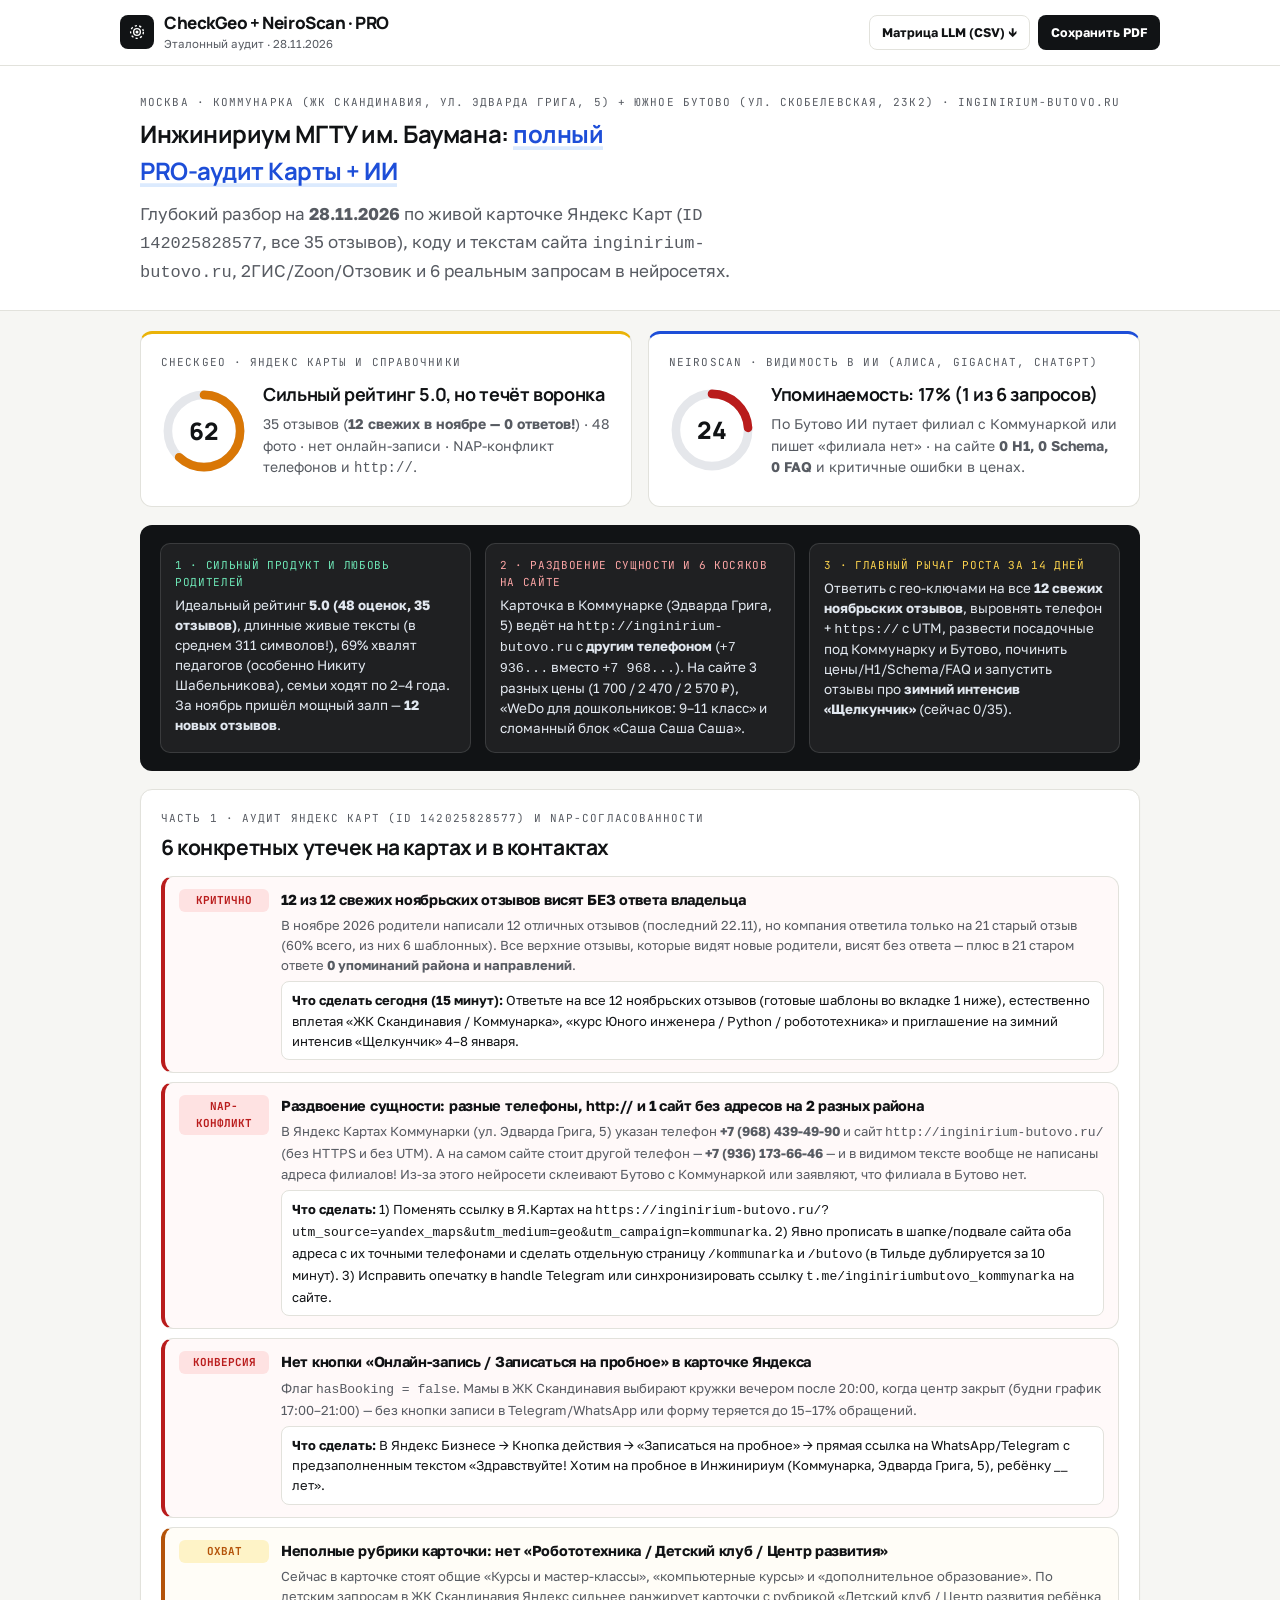
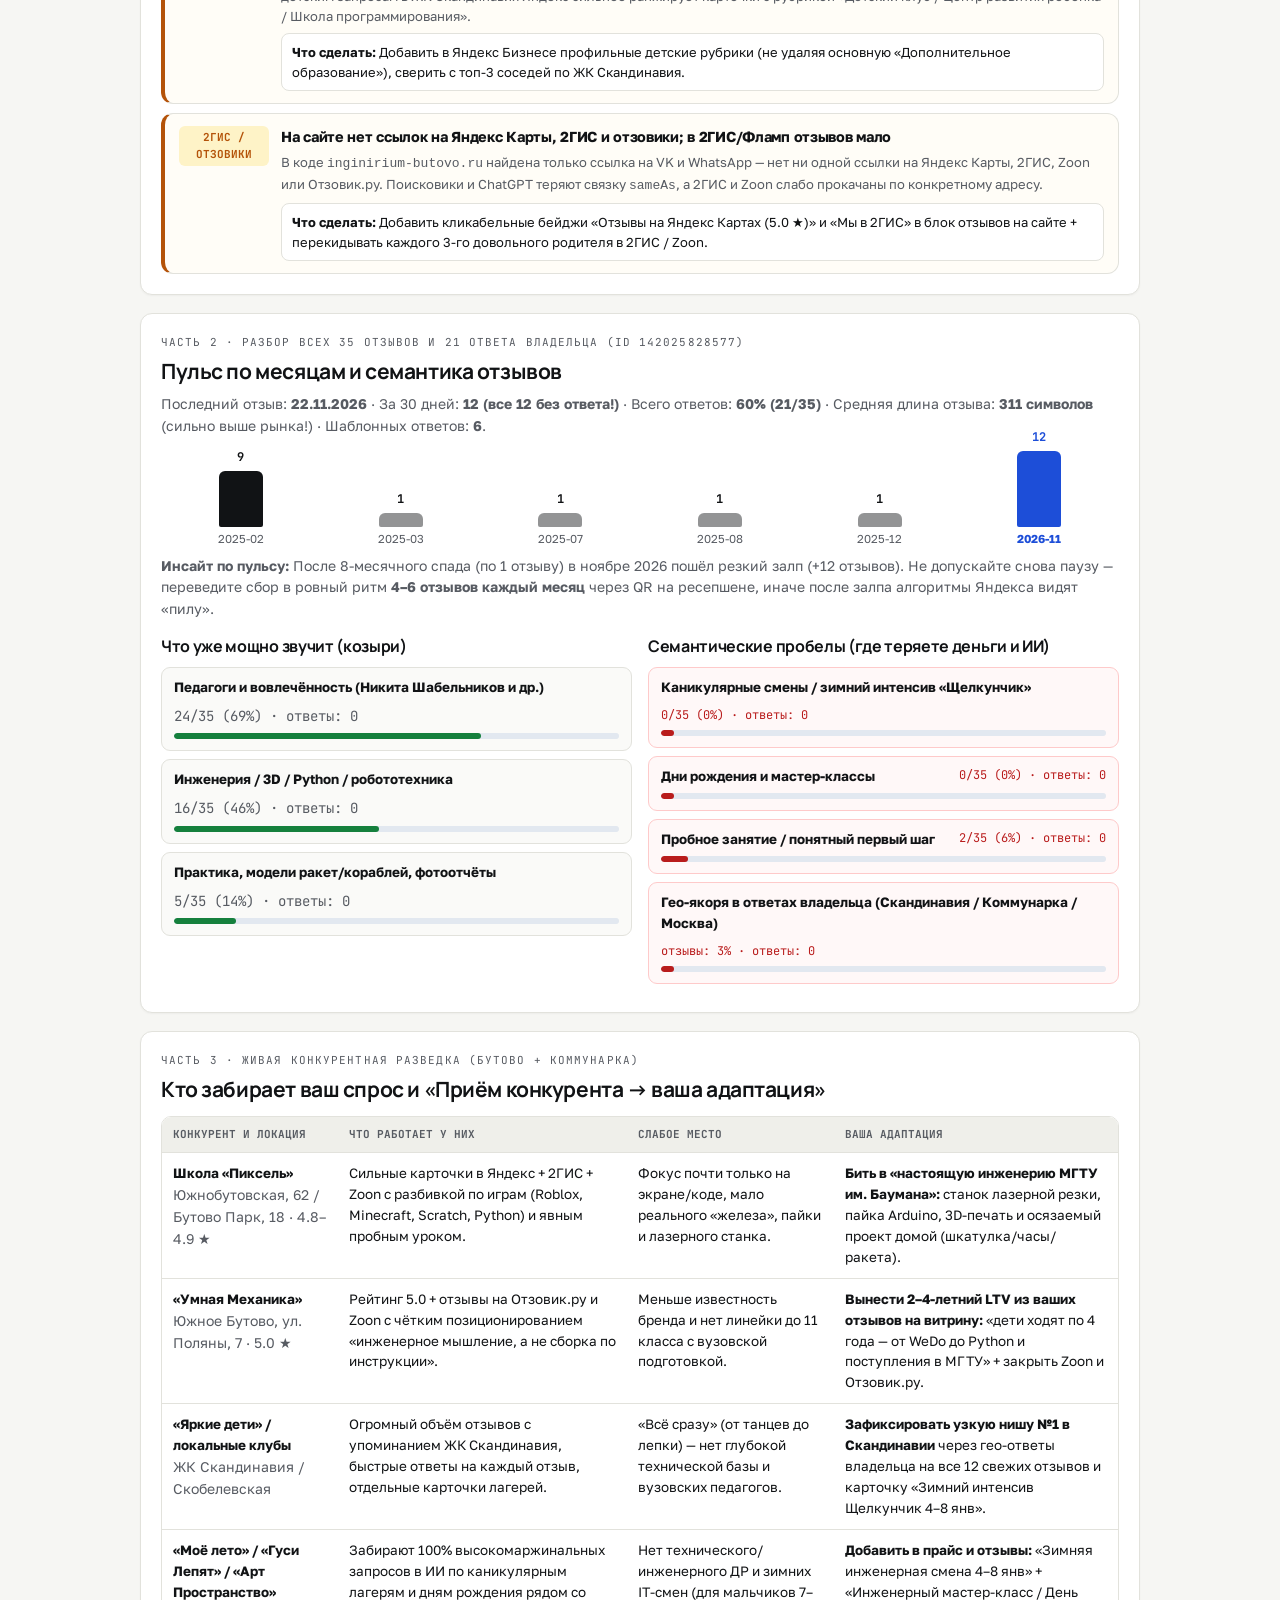
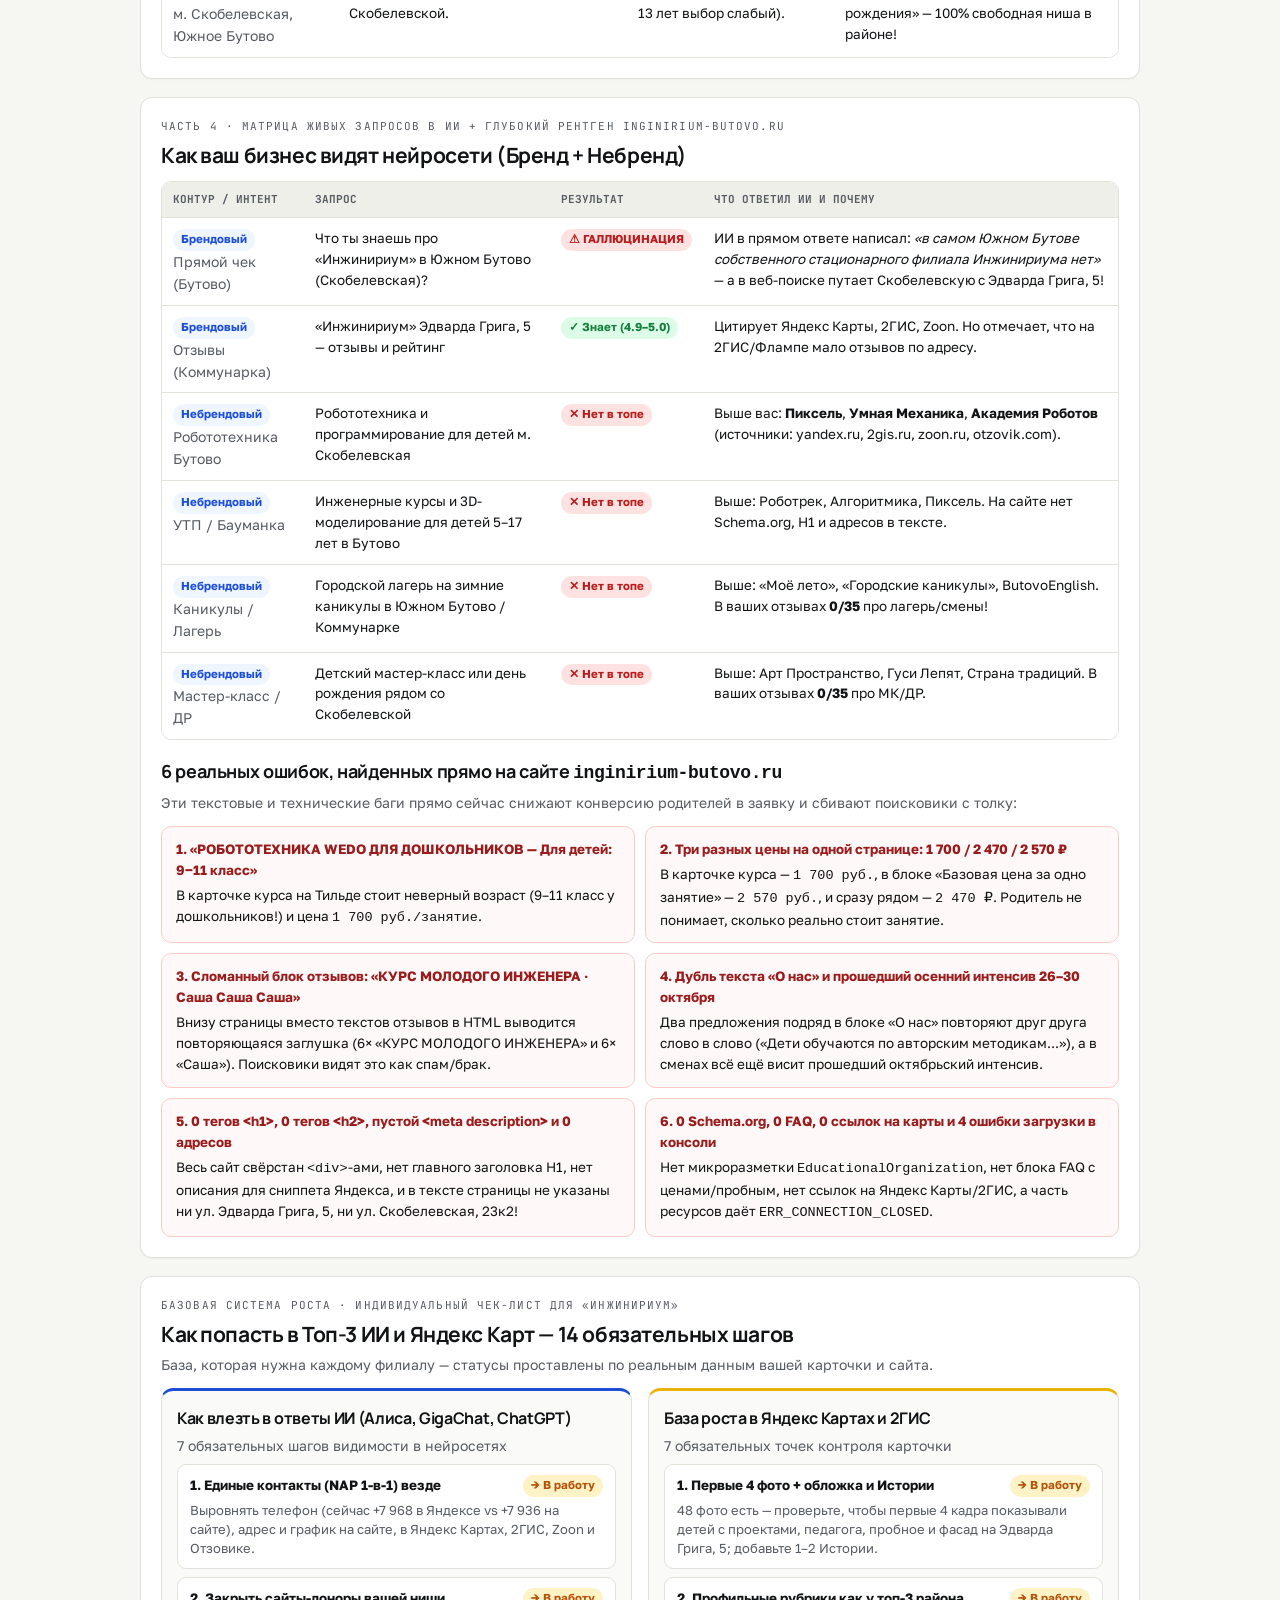
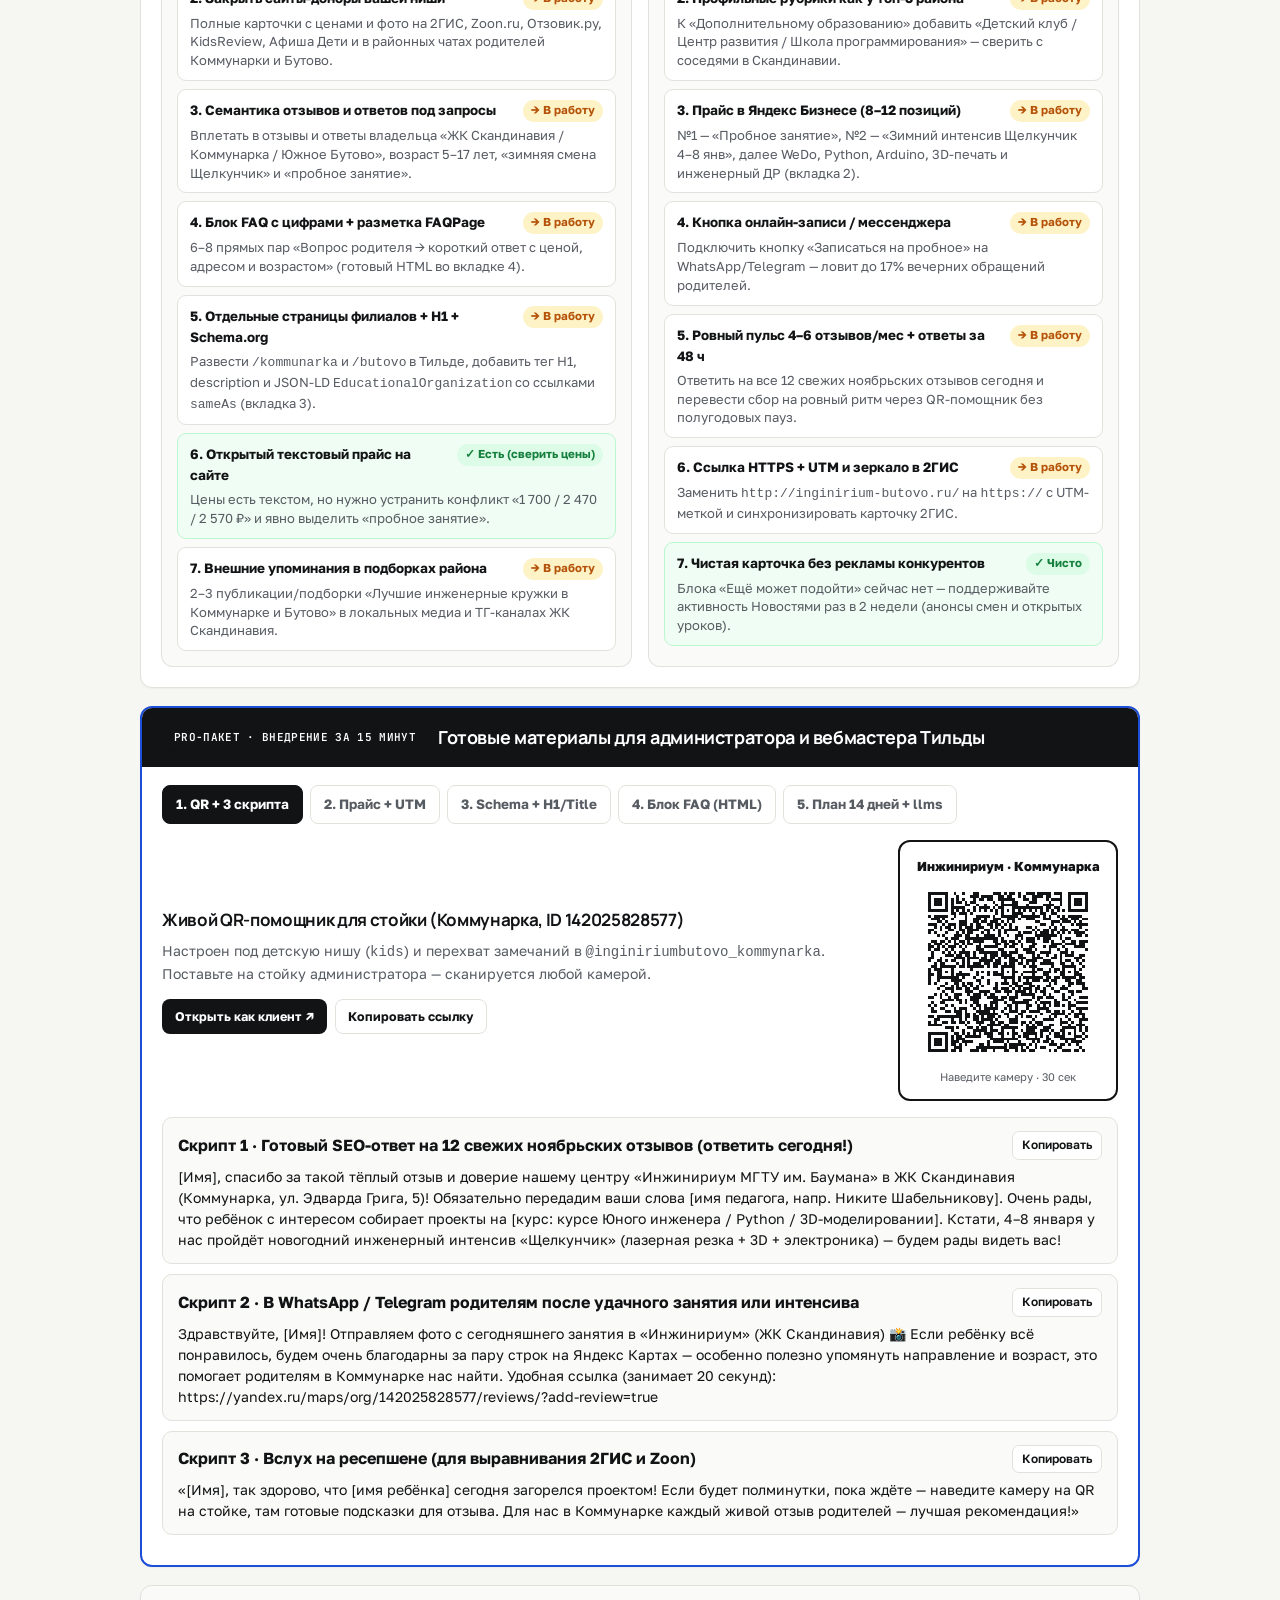
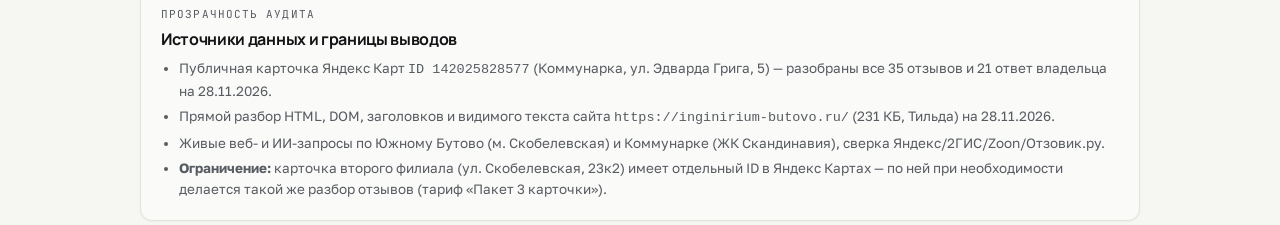
==== commit 53406a3b: "Render 14-step personalized AI+Maps base playbooks in report.html and inginirium.html" ====
--- a/inginirium.html
+++ b/inginirium.html
@@ -66,8 +66,16 @@
     .site-bug-grid { display: grid; grid-template-columns: repeat(2, 1fr); gap: 10px; margin-top: 12px; }
     .site-bug { border: 1px solid #FECACA; background: #FFF8F8; border-radius: 10px; padding: 12px 14px; font-size: 13.5px; }
     .site-bug b { color: #991B1B; display: block; margin-bottom: 4px; }
+    .pb-grid { display: grid; grid-template-columns: 1fr 1fr; gap: 16px; margin-top: 12px; }
+    .pb-col { border: 1px solid var(--line); border-radius: 12px; padding: 15px; background: #FAFAF8; }
+    .pb-col.ai { border-top: 3px solid #1D4ED8; }
+    .pb-col.maps { border-top: 3px solid #EAB308; }
+    .pb-item { background: #FFFFFF; border: 1px solid var(--line); border-radius: 9px; padding: 10px 12px; margin-top: 8px; }
+    .pb-item.done { border-color: #BBF7D0; background: #F0FDF4; }
+    .pb-head { display: flex; justify-content: space-between; align-items: flex-start; gap: 8px; margin-bottom: 4px; font-size: 13.5px; }
+    .pb-item p { font-size: 13px; color: var(--muted); line-height: 1.45; }
     .print-pane-title { display: none; }
-    @media (max-width: 820px) { .dual-scores, .exec-box, .sem-grid, .qr-inline, .price-grid, .site-bug-grid { grid-template-columns: 1fr; } }
+    @media (max-width: 820px) { .dual-scores, .exec-box, .sem-grid, .qr-inline, .price-grid, .site-bug-grid, .pb-grid { grid-template-columns: 1fr; } }
     @media print {
       .no-print, .tool-tabs { display: none !important; }
       .tool-pane { display: block !important; margin-bottom: 16px; page-break-inside: avoid; }
@@ -358,6 +366,37 @@
         <div class="site-bug">
           <b>6. 0 Schema.org, 0 FAQ, 0 ссылок на карты и 4 ошибки загрузки в консоли</b>
           Нет микроразметки <code>EducationalOrganization</code>, нет блока FAQ с ценами/пробным, нет ссылок на Яндекс Карты/2ГИС, а часть ресурсов даёт <code>ERR_CONNECTION_CLOSED</code>.
+        </div>
+      </div>
+    </section>
+
+    <!-- БАЗОВАЯ СИСТЕМА РОСТА: 7 ШАГОВ В ИИ + 7 ШАГОВ В КАРТАХ -->
+    <section class="card" id="part-playbooks">
+      <span class="eyebrow">Базовая система роста · Индивидуальный чек-лист для «Инжинириум»</span>
+      <h2 style="font-size:21px;margin-bottom:4px;">Как попасть в Топ-3 ИИ и Яндекс Карт — 14 обязательных шагов</h2>
+      <p class="hint">База, которая нужна каждому филиалу — статусы проставлены по реальным данным вашей карточки и сайта.</p>
+      <div class="pb-grid">
+        <div class="pb-col ai">
+          <h3 style="font-size:16px;margin-bottom:4px;">Как влезть в ответы ИИ (Алиса, GigaChat, ChatGPT)</h3>
+          <p class="hint" style="margin-bottom:6px;">7 обязательных шагов видимости в нейросетях</p>
+          <div class="pb-item"><div class="pb-head"><b>1. Единые контакты (NAP 1-в-1) везде</b><span class="badge warn">→ В работу</span></div><p>Выровнять телефон (сейчас +7 968 в Яндексе vs +7 936 на сайте), адрес и график на сайте, в Яндекс Картах, 2ГИС, Zoon и Отзовике.</p></div>
+          <div class="pb-item"><div class="pb-head"><b>2. Закрыть сайты-доноры вашей ниши</b><span class="badge warn">→ В работу</span></div><p>Полные карточки с ценами и фото на 2ГИС, Zoon.ru, Отзовик.ру, KidsReview, Афиша Дети и в районных чатах родителей Коммунарки и Бутово.</p></div>
+          <div class="pb-item"><div class="pb-head"><b>3. Семантика отзывов и ответов под запросы</b><span class="badge warn">→ В работу</span></div><p>Вплетать в отзывы и ответы владельца «ЖК Скандинавия / Коммунарка / Южное Бутово», возраст 5–17 лет, «зимняя смена Щелкунчик» и «пробное занятие».</p></div>
+          <div class="pb-item"><div class="pb-head"><b>4. Блок FAQ с цифрами + разметка FAQPage</b><span class="badge warn">→ В работу</span></div><p>6–8 прямых пар «Вопрос родителя → короткий ответ с ценой, адресом и возрастом» (готовый HTML во вкладке 4).</p></div>
+          <div class="pb-item"><div class="pb-head"><b>5. Отдельные страницы филиалов + H1 + Schema.org</b><span class="badge warn">→ В работу</span></div><p>Развести <code>/kommunarka</code> и <code>/butovo</code> в Тильде, добавить тег H1, description и JSON-LD <code>EducationalOrganization</code> со ссылками <code>sameAs</code> (вкладка 3).</p></div>
+          <div class="pb-item done"><div class="pb-head"><b>6. Открытый текстовый прайс на сайте</b><span class="badge ok">✓ Есть (сверить цены)</span></div><p>Цены есть текстом, но нужно устранить конфликт «1 700 / 2 470 / 2 570 ₽» и явно выделить «пробное занятие».</p></div>
+          <div class="pb-item"><div class="pb-head"><b>7. Внешние упоминания в подборках района</b><span class="badge warn">→ В работу</span></div><p>2–3 публикации/подборки «Лучшие инженерные кружки в Коммунарке и Бутово» в локальных медиа и ТГ-каналах ЖК Скандинавия.</p></div>
+        </div>
+        <div class="pb-col maps">
+          <h3 style="font-size:16px;margin-bottom:4px;">База роста в Яндекс Картах и 2ГИС</h3>
+          <p class="hint" style="margin-bottom:6px;">7 обязательных точек контроля карточки</p>
+          <div class="pb-item"><div class="pb-head"><b>1. Первые 4 фото + обложка и Истории</b><span class="badge warn">→ В работу</span></div><p>48 фото есть — проверьте, чтобы первые 4 кадра показывали детей с проектами, педагога, пробное и фасад на Эдварда Грига, 5; добавьте 1–2 Истории.</p></div>
+          <div class="pb-item"><div class="pb-head"><b>2. Профильные рубрики как у топ-3 района</b><span class="badge warn">→ В работу</span></div><p>К «Дополнительному образованию» добавить «Детский клуб / Центр развития / Школа программирования» — сверить с соседями в Скандинавии.</p></div>
+          <div class="pb-item"><div class="pb-head"><b>3. Прайс в Яндекс Бизнесе (8–12 позиций)</b><span class="badge warn">→ В работу</span></div><p>№1 — «Пробное занятие», №2 — «Зимний интенсив Щелкунчик 4–8 янв», далее WeDo, Python, Arduino, 3D-печать и инженерный ДР (вкладка 2).</p></div>
+          <div class="pb-item"><div class="pb-head"><b>4. Кнопка онлайн-записи / мессенджера</b><span class="badge warn">→ В работу</span></div><p>Подключить кнопку «Записаться на пробное» на WhatsApp/Telegram — ловит до 17% вечерних обращений родителей.</p></div>
+          <div class="pb-item"><div class="pb-head"><b>5. Ровный пульс 4–6 отзывов/мес + ответы за 48 ч</b><span class="badge warn">→ В работу</span></div><p>Ответить на все 12 свежих ноябрьских отзывов сегодня и перевести сбор на ровный ритм через QR-помощник без полугодовых пауз.</p></div>
+          <div class="pb-item"><div class="pb-head"><b>6. Ссылка HTTPS + UTM и зеркало в 2ГИС</b><span class="badge warn">→ В работу</span></div><p>Заменить <code>http://inginirium-butovo.ru/</code> на <code>https://</code> с UTM-меткой и синхронизировать карточку 2ГИС.</p></div>
+          <div class="pb-item done"><div class="pb-head"><b>7. Чистая карточка без рекламы конкурентов</b><span class="badge ok">✓ Чисто</span></div><p>Блока «Ещё может подойти» сейчас нет — поддерживайте активность Новостями раз в 2 недели (анонсы смен и открытых уроков).</p></div>
         </div>
       </div>
     </section>
